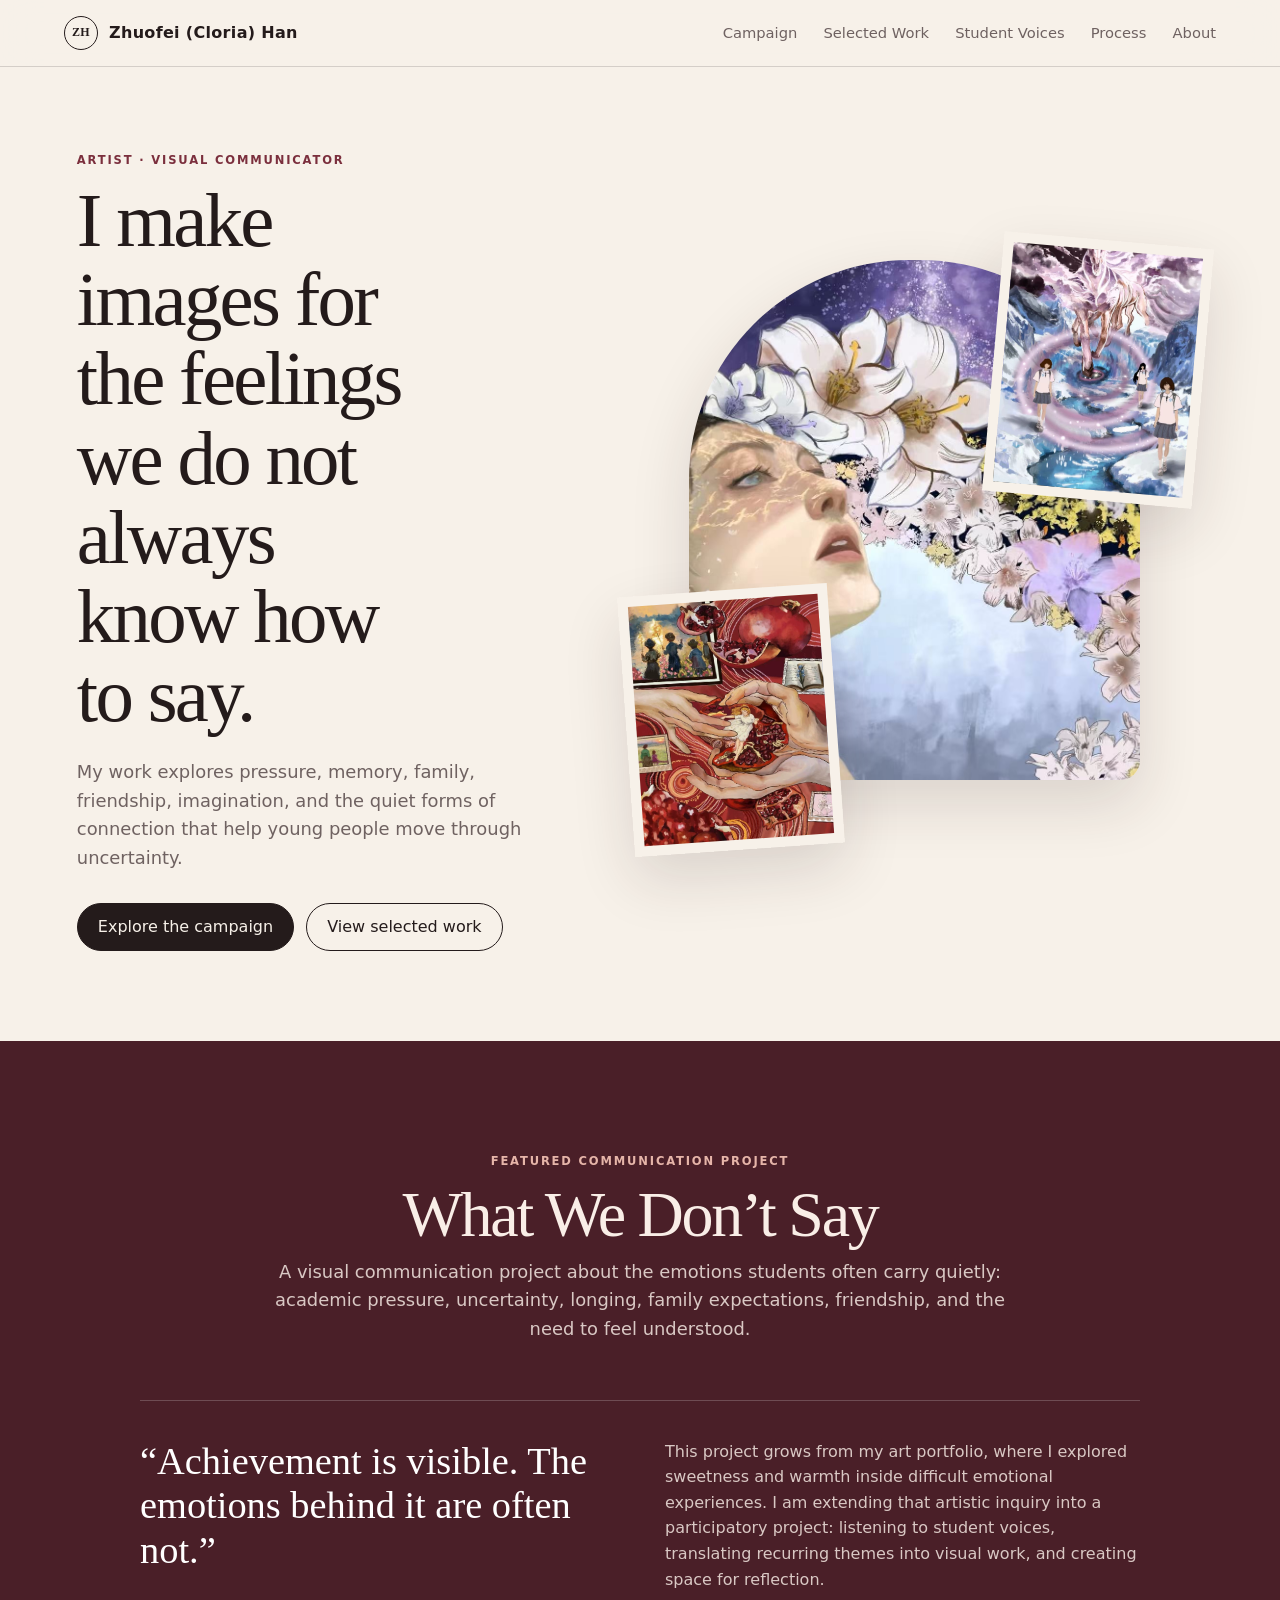
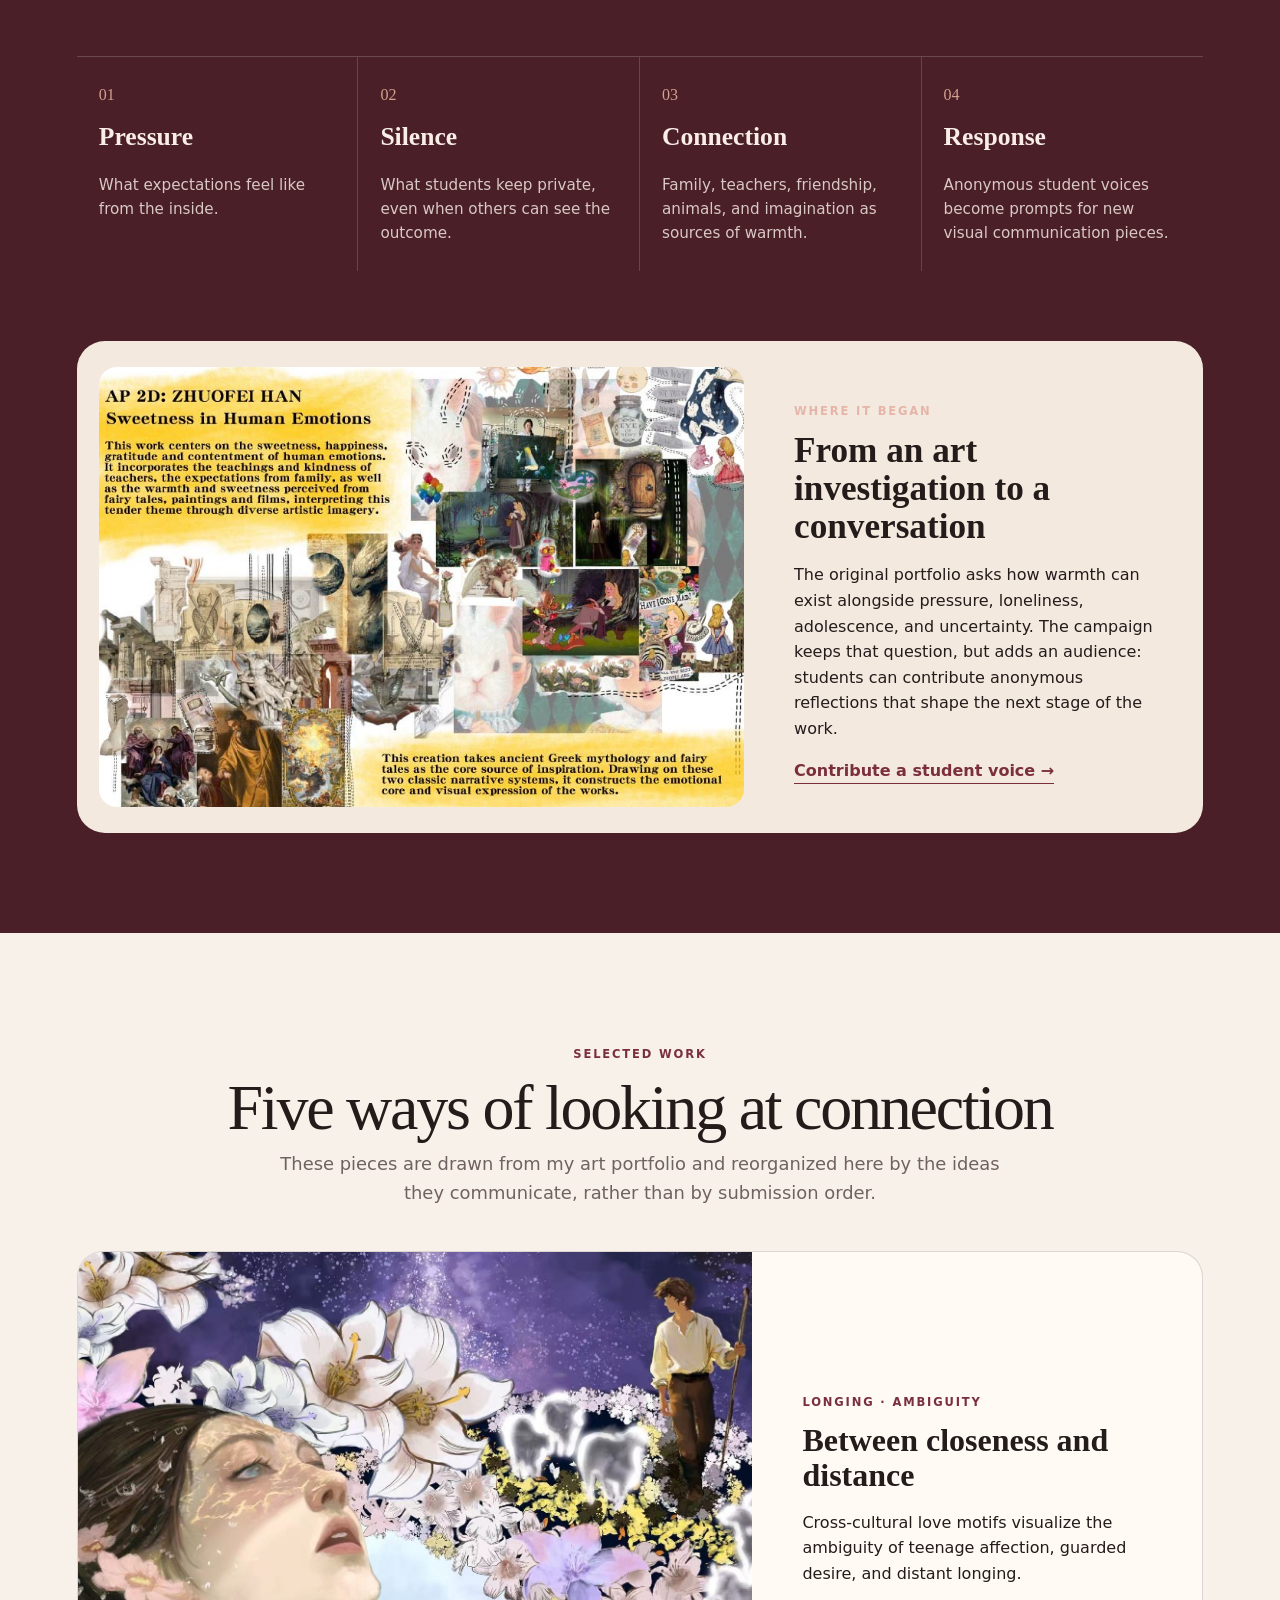
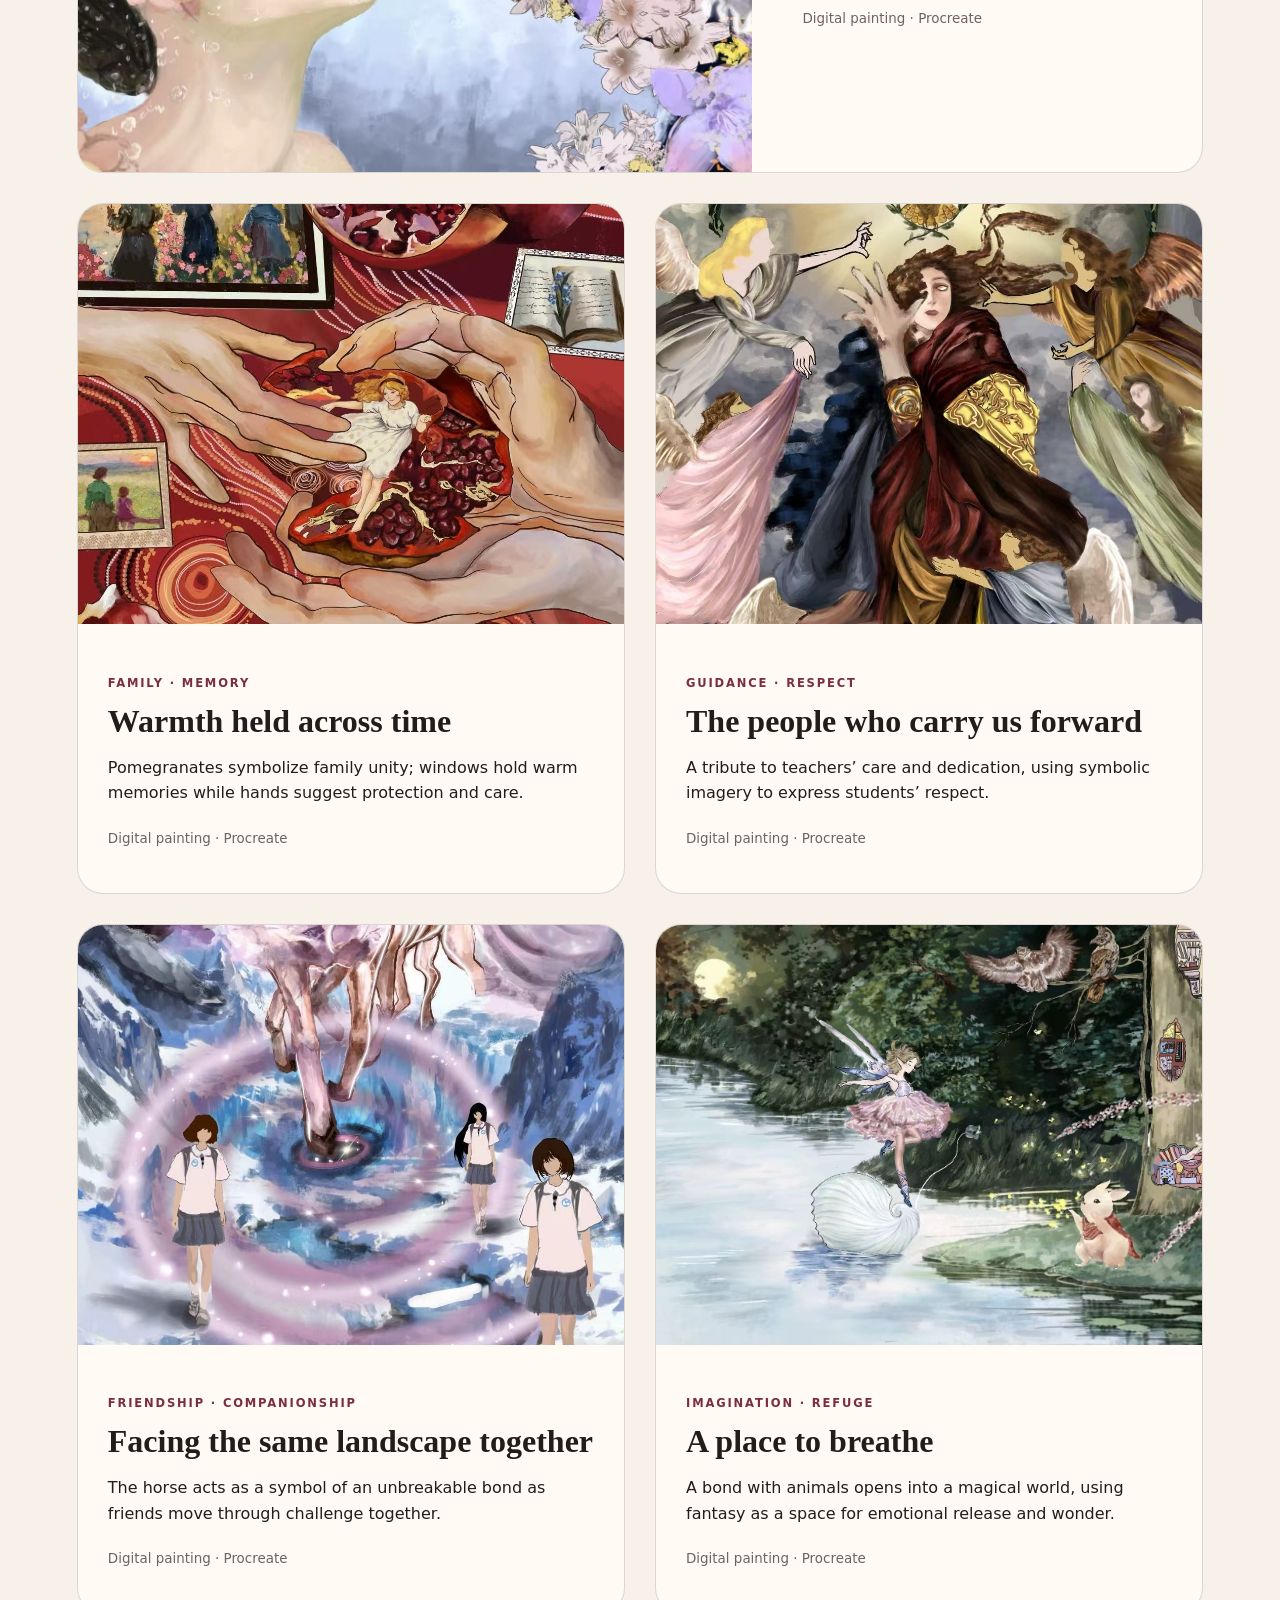
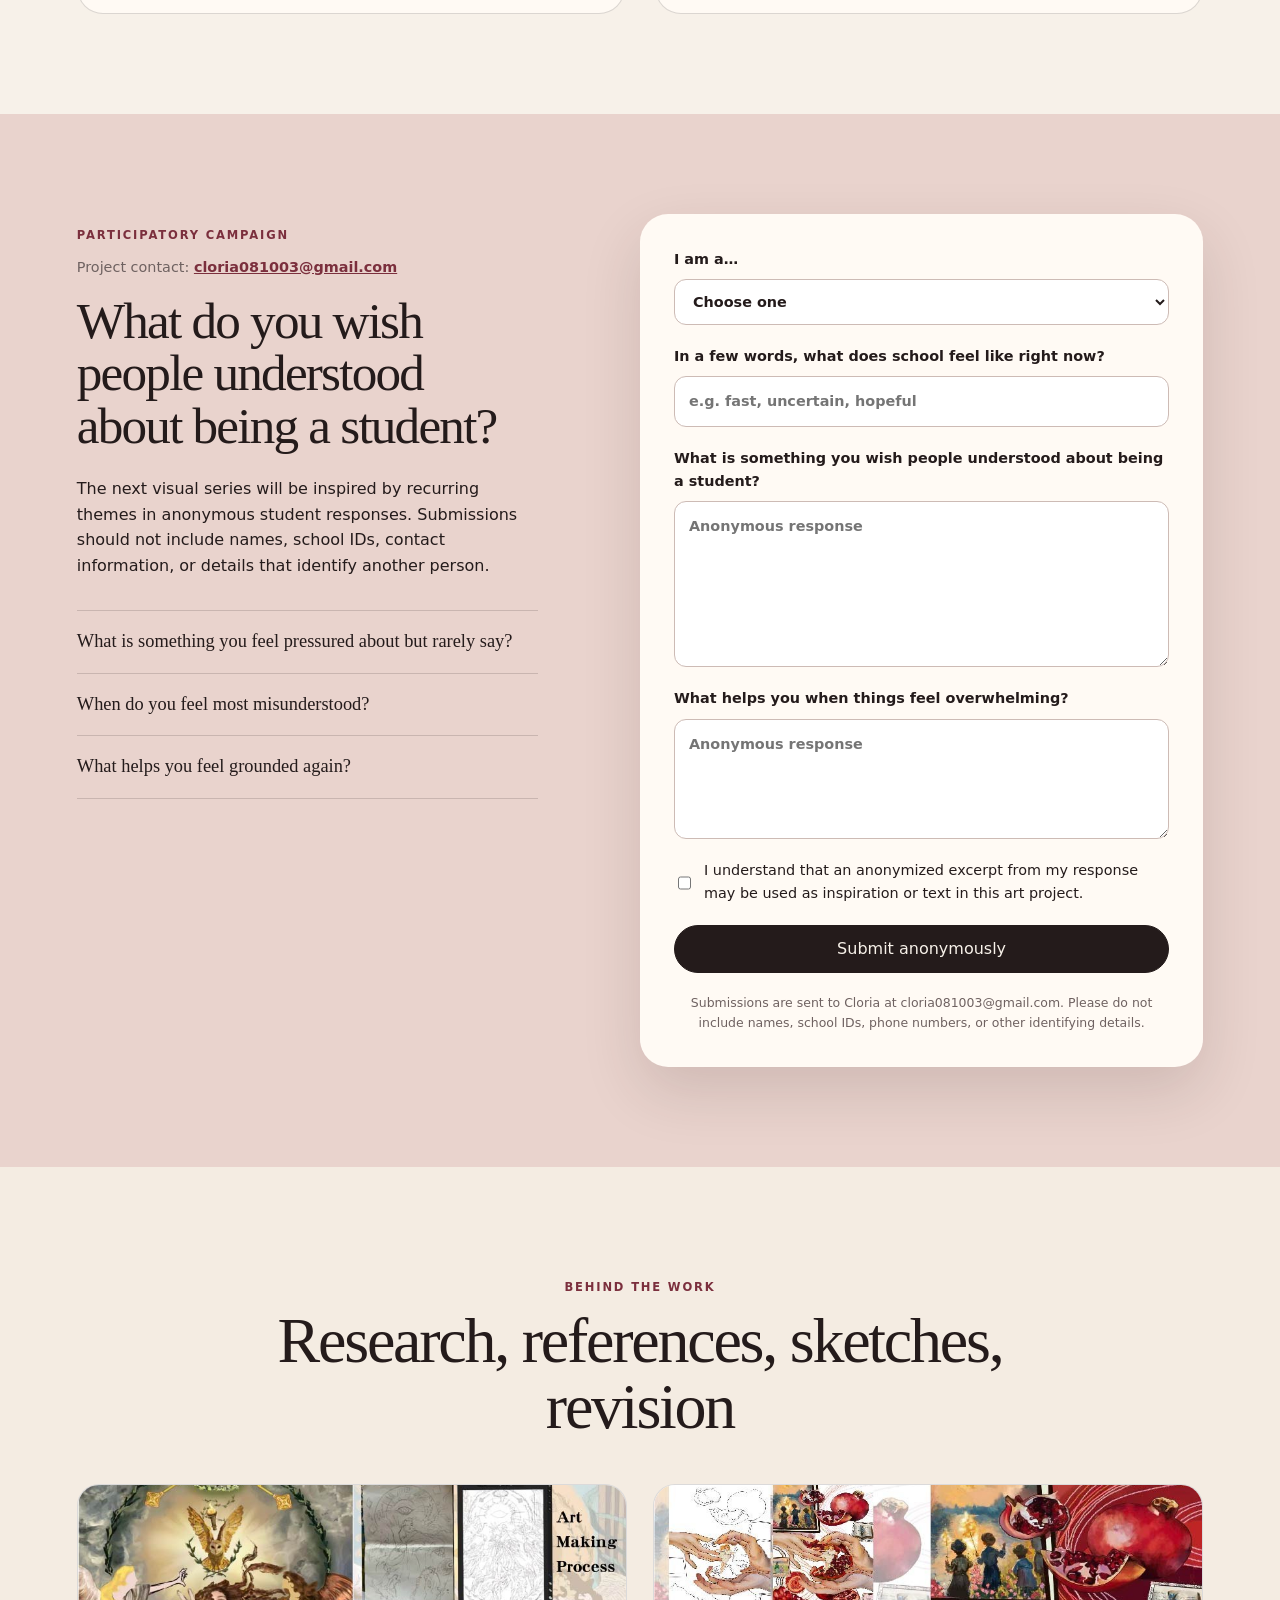
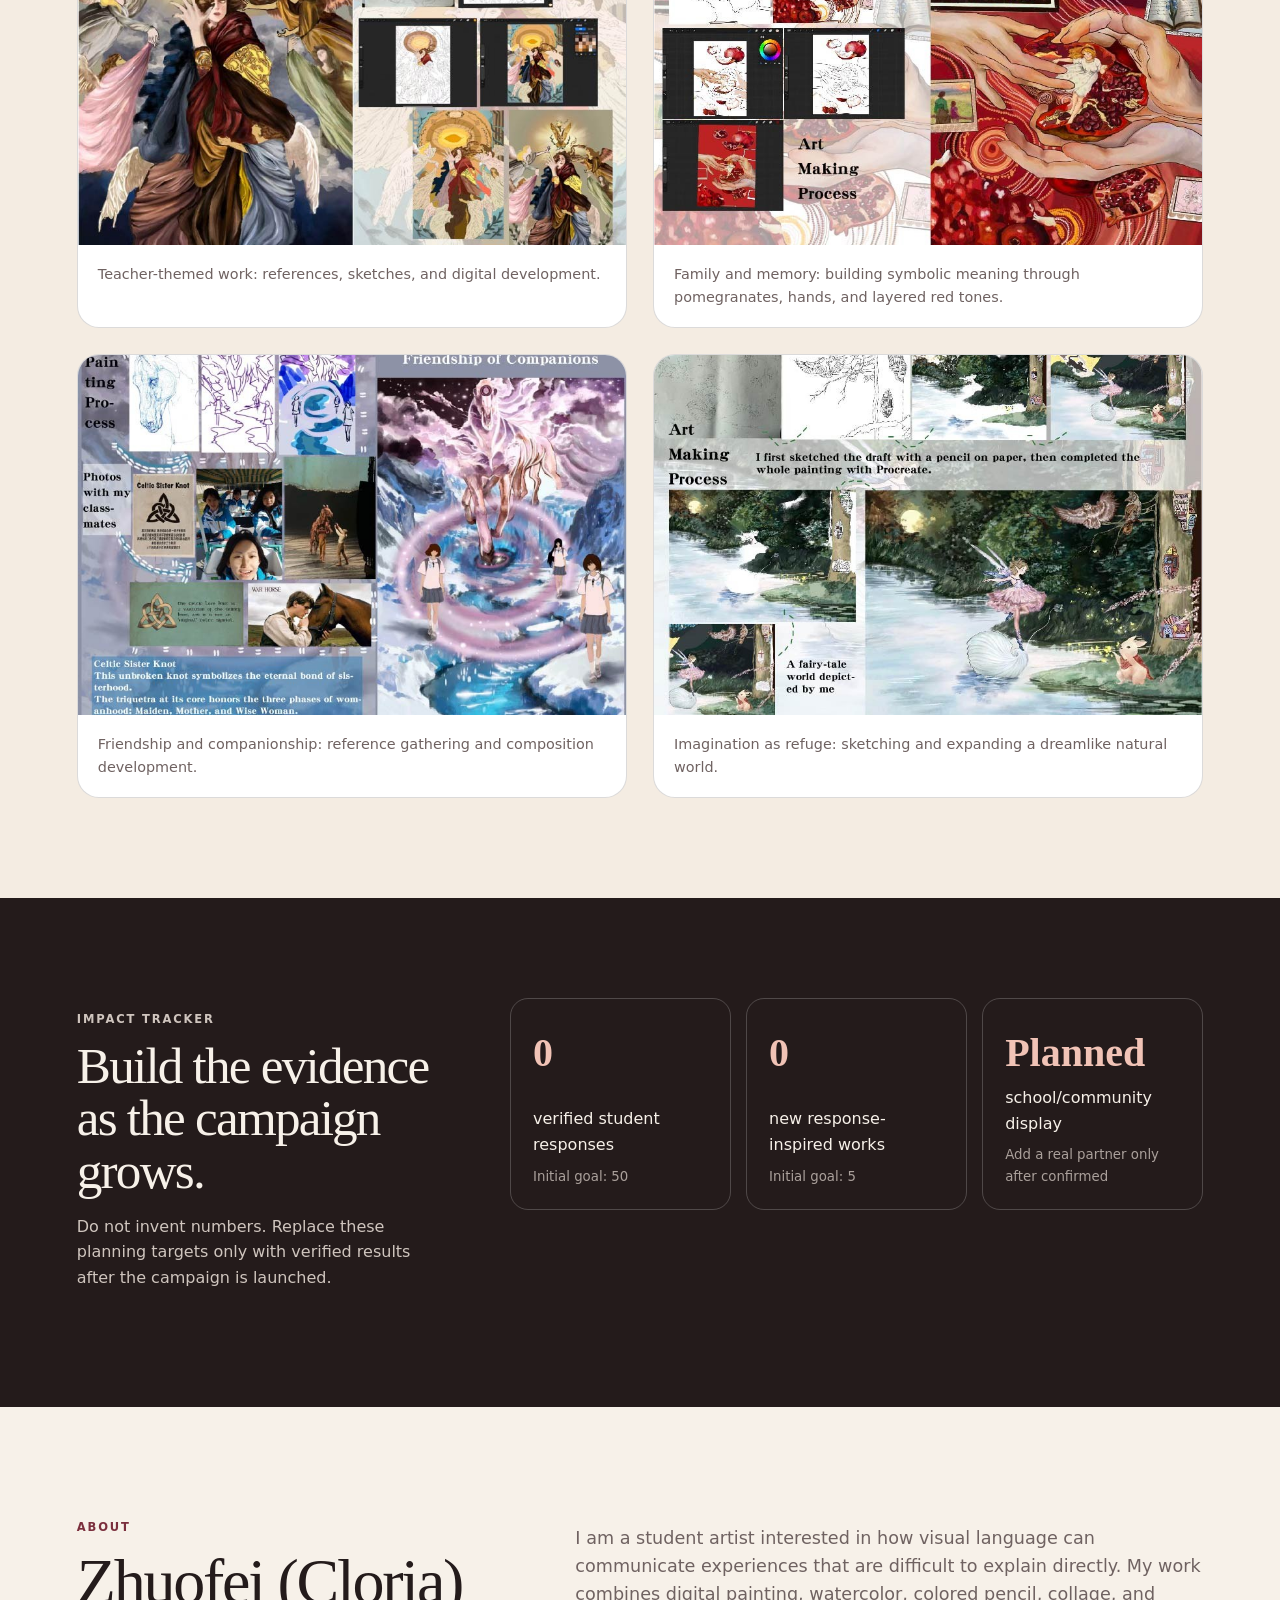
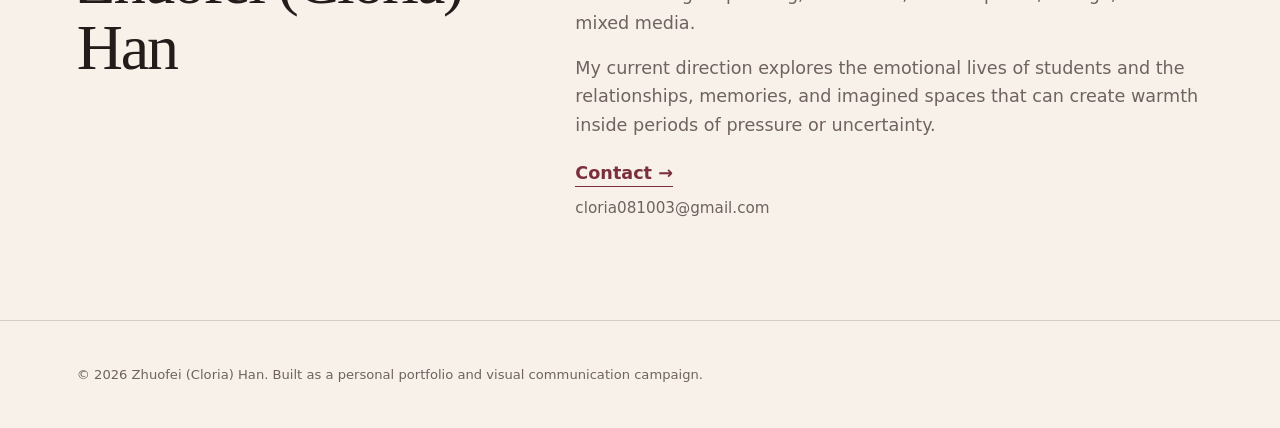
==== index.html @ 713d0581 "Add files via upload" ====
<!doctype html>
<html lang="en">
<head>
  <meta charset="utf-8">
  <meta name="viewport" content="width=device-width, initial-scale=1">
  <meta name="description" content="Zhuofei (Cloria) Han — artist and visual communicator exploring emotion, pressure, memory, and connection.">
  <title>Zhuofei (Cloria) Han | Art & Visual Communication</title>
  <link rel="stylesheet" href="styles.css">
</head>
<body>
  <a class="skip-link" href="#main">Skip to content</a>

  <header class="site-header">
    <a class="brand" href="#top" aria-label="Zhuofei (Cloria) Han home">
      <span class="brand-mark">ZH</span>
      <span>Zhuofei (Cloria) Han</span>
    </a>
    <button class="menu-btn" aria-expanded="false" aria-controls="site-nav">Menu</button>
    <nav id="site-nav" class="site-nav" aria-label="Primary">
      <a href="#campaign">Campaign</a>
      <a href="#work">Selected Work</a>
      <a href="#voices">Student Voices</a>
      <a href="#process">Process</a>
      <a href="#about">About</a>
    </nav>
  </header>

  <main id="main">
    <section id="top" class="hero">
      <div class="hero-copy">
        <p class="eyebrow">Artist · Visual Communicator</p>
        <h1>I make images for the feelings we do not always know how to say.</h1>
        <p class="lede">
          My work explores pressure, memory, family, friendship, imagination, and the quiet forms of connection that help young people move through uncertainty.
        </p>
        <div class="hero-actions">
          <a class="button primary" href="#campaign">Explore the campaign</a>
          <a class="button ghost" href="#work">View selected work</a>
        </div>
      </div>
      <div class="hero-art" aria-label="Selected artwork preview">
        <img class="hero-main" src="assets/work-1.jpg" alt="Digital artwork combining a portrait, flowers, water, and a distant figure.">
        <img class="hero-float one" src="assets/work-2.jpg" alt="Red-toned digital artwork centered on pomegranates and hands.">
        <img class="hero-float two" src="assets/work-4.jpg" alt="Fantasy artwork about friendship and companionship.">
      </div>
    </section>

    <section id="campaign" class="campaign-section">
      <div class="section-head">
        <p class="eyebrow">Featured communication project</p>
        <h2>What We Don’t Say</h2>
        <p class="section-intro">
          A visual communication project about the emotions students often carry quietly: academic pressure, uncertainty, longing, family expectations, friendship, and the need to feel understood.
        </p>
      </div>

      <div class="campaign-manifesto">
        <blockquote>
          “Achievement is visible. The emotions behind it are often not.”
        </blockquote>
        <p>
          This project grows from my art portfolio, where I explored sweetness and warmth inside difficult emotional experiences. I am extending that artistic inquiry into a participatory project: listening to student voices, translating recurring themes into visual work, and creating space for reflection.
        </p>
      </div>

      <div class="story-arc" aria-label="Campaign structure">
        <article>
          <span>01</span>
          <h3>Pressure</h3>
          <p>What expectations feel like from the inside.</p>
        </article>
        <article>
          <span>02</span>
          <h3>Silence</h3>
          <p>What students keep private, even when others can see the outcome.</p>
        </article>
        <article>
          <span>03</span>
          <h3>Connection</h3>
          <p>Family, teachers, friendship, animals, and imagination as sources of warmth.</p>
        </article>
        <article>
          <span>04</span>
          <h3>Response</h3>
          <p>Anonymous student voices become prompts for new visual communication pieces.</p>
        </article>
      </div>

      <div class="campaign-visual">
        <img src="assets/process-overview.jpg" alt="Art portfolio inspiration collage about sweetness in human emotions.">
        <div>
          <p class="kicker">Where it began</p>
          <h3>From an art investigation to a conversation</h3>
          <p>
            The original portfolio asks how warmth can exist alongside pressure, loneliness, adolescence, and uncertainty. The campaign keeps that question, but adds an audience: students can contribute anonymous reflections that shape the next stage of the work.
          </p>
          <a class="text-link" href="#voices">Contribute a student voice →</a>
        </div>
      </div>
    </section>

    <section id="work" class="work-section">
      <div class="section-head compact">
        <p class="eyebrow">Selected work</p>
        <h2>Five ways of looking at connection</h2>
        <p class="section-intro">
          These pieces are drawn from my art portfolio and reorganized here by the ideas they communicate, rather than by submission order.
        </p>
      </div>

      <div class="gallery">
        <article class="work-card featured">
          <button class="art-button" data-image="assets/work-1.jpg" data-alt="Digital artwork combining a portrait, flowers, water, and a distant figure.">
            <img src="assets/work-1.jpg" alt="Digital artwork combining a portrait, flowers, water, and a distant figure.">
          </button>
          <div class="work-copy">
            <p class="work-tag">Longing · Ambiguity</p>
            <h3>Between closeness and distance</h3>
            <p>Cross-cultural love motifs visualize the ambiguity of teenage affection, guarded desire, and distant longing.</p>
            <p class="medium">Digital painting · Procreate</p>
          </div>
        </article>

        <article class="work-card">
          <button class="art-button" data-image="assets/work-2.jpg" data-alt="Red-toned digital artwork centered on pomegranates and hands.">
            <img src="assets/work-2.jpg" alt="Red-toned digital artwork centered on pomegranates and hands.">
          </button>
          <div class="work-copy">
            <p class="work-tag">Family · Memory</p>
            <h3>Warmth held across time</h3>
            <p>Pomegranates symbolize family unity; windows hold warm memories while hands suggest protection and care.</p>
            <p class="medium">Digital painting · Procreate</p>
          </div>
        </article>

        <article class="work-card">
          <button class="art-button" data-image="assets/work-3.jpg" data-alt="Digital artwork showing a central teacher figure surrounded by symbolic figures.">
            <img src="assets/work-3.jpg" alt="Digital artwork showing a central teacher figure surrounded by symbolic figures.">
          </button>
          <div class="work-copy">
            <p class="work-tag">Guidance · Respect</p>
            <h3>The people who carry us forward</h3>
            <p>A tribute to teachers’ care and dedication, using symbolic imagery to express students’ respect.</p>
            <p class="medium">Digital painting · Procreate</p>
          </div>
        </article>

        <article class="work-card">
          <button class="art-button" data-image="assets/work-4.jpg" data-alt="Fantasy artwork showing students and a horse in a luminous landscape.">
            <img src="assets/work-4.jpg" alt="Fantasy artwork showing students and a horse in a luminous landscape.">
          </button>
          <div class="work-copy">
            <p class="work-tag">Friendship · Companionship</p>
            <h3>Facing the same landscape together</h3>
            <p>The horse acts as a symbol of an unbreakable bond as friends move through challenge together.</p>
            <p class="medium">Digital painting · Procreate</p>
          </div>
        </article>

        <article class="work-card">
          <button class="art-button" data-image="assets/work-5.jpg" data-alt="Fantasy forest artwork with a girl, animals, water, and moonlight.">
            <img src="assets/work-5.jpg" alt="Fantasy forest artwork with a girl, animals, water, and moonlight.">
          </button>
          <div class="work-copy">
            <p class="work-tag">Imagination · Refuge</p>
            <h3>A place to breathe</h3>
            <p>A bond with animals opens into a magical world, using fantasy as a space for emotional release and wonder.</p>
            <p class="medium">Digital painting · Procreate</p>
          </div>
        </article>
      </div>
    </section>

    <section id="voices" class="voices-section">
      <div class="voices-copy">
        <p class="eyebrow">Participatory campaign</p>
        <p class="submission-contact">Project contact: <a href="mailto:cloria081003@gmail.com">cloria081003@gmail.com</a></p>
        <h2>What do you wish people understood about being a student?</h2>
        <p>
          The next visual series will be inspired by recurring themes in anonymous student responses. Submissions should not include names, school IDs, contact information, or details that identify another person.
        </p>
        <div class="prompt-list">
          <p>What is something you feel pressured about but rarely say?</p>
          <p>When do you feel most misunderstood?</p>
          <p>What helps you feel grounded again?</p>
        </div>
      </div>

      <form class="voice-form" action="https://formsubmit.co/cloria081003@gmail.com" method="POST">
        <input type="hidden" name="_subject" value="New submission: What We Don’t Say">
        <input type="hidden" name="_template" value="table">
        <input type="hidden" name="_captcha" value="true">

        <label>
          I am a…
          <select name="role" required>
            <option value="">Choose one</option>
            <option>Middle school student</option>
            <option>High school student</option>
            <option>University student</option>
            <option>Other / prefer not to say</option>
          </select>
        </label>

        <label>
          In a few words, what does school feel like right now?
          <input type="text" name="three-words" maxlength="120" placeholder="e.g. fast, uncertain, hopeful">
        </label>

        <label>
          What is something you wish people understood about being a student?
          <textarea name="wish-people-understood" rows="6" maxlength="1200" required placeholder="Anonymous response"></textarea>
        </label>

        <label>
          What helps you when things feel overwhelming?
          <textarea name="what-helps" rows="4" maxlength="800" placeholder="Anonymous response"></textarea>
        </label>

        <label class="consent">
          <input type="checkbox" name="consent" required>
          <span>I understand that an anonymized excerpt from my response may be used as inspiration or text in this art project.</span>
        </label>

        <button class="button primary full" type="submit">Submit anonymously</button>
        <p class="form-note">Submissions are sent to Cloria at cloria081003@gmail.com. Please do not include names, school IDs, phone numbers, or other identifying details.</p>
      </form>
    </section>

    <section id="process" class="process-section">
      <div class="section-head compact">
        <p class="eyebrow">Behind the work</p>
        <h2>Research, references, sketches, revision</h2>
      </div>
      <div class="process-grid">
        <figure>
          <img src="assets/process-teacher.jpg" alt="Art-making process sheet for the teacher-themed digital painting.">
          <figcaption>Teacher-themed work: references, sketches, and digital development.</figcaption>
        </figure>
        <figure>
          <img src="assets/process-pomegranate.jpg" alt="Art-making process sheet for the pomegranate family piece.">
          <figcaption>Family and memory: building symbolic meaning through pomegranates, hands, and layered red tones.</figcaption>
        </figure>
        <figure>
          <img src="assets/process-friendship.jpg" alt="Art-making process sheet for the friendship-themed digital artwork.">
          <figcaption>Friendship and companionship: reference gathering and composition development.</figcaption>
        </figure>
        <figure>
          <img src="assets/process-fantasy.jpg" alt="Art-making process sheet for a fantasy forest artwork.">
          <figcaption>Imagination as refuge: sketching and expanding a dreamlike natural world.</figcaption>
        </figure>
      </div>
    </section>

    <section class="impact-section">
      <div>
        <p class="eyebrow">Impact tracker</p>
        <h2>Build the evidence as the campaign grows.</h2>
        <p>
          Do not invent numbers. Replace these planning targets only with verified results after the campaign is launched.
        </p>
      </div>
      <div class="impact-grid">
        <article>
          <strong>0</strong>
          <span>verified student responses</span>
          <small>Initial goal: 50</small>
        </article>
        <article>
          <strong>0</strong>
          <span>new response-inspired works</span>
          <small>Initial goal: 5</small>
        </article>
        <article>
          <strong>Planned</strong>
          <span>school/community display</span>
          <small>Add a real partner only after confirmed</small>
        </article>
      </div>
    </section>

    <section id="about" class="about-section">
      <div>
        <p class="eyebrow">About</p>
        <h2>Zhuofei (Cloria) Han</h2>
      </div>
      <div class="about-copy">
        <p>
          I am a student artist interested in how visual language can communicate experiences that are difficult to explain directly. My work combines digital painting, watercolor, colored pencil, collage, and mixed media.
        </p>
        <p>
          My current direction explores the emotional lives of students and the relationships, memories, and imagined spaces that can create warmth inside periods of pressure or uncertainty.
        </p>
        <div class="contact-block">
          <a class="text-link" href="mailto:cloria081003@gmail.com">Contact →</a>
          <p class="contact-email">cloria081003@gmail.com</p>
        </div>
      </div>
    </section>
  </main>

  <footer>
    <p>© 2026 Zhuofei (Cloria) Han. Built as a personal portfolio and visual communication campaign.</p>
  </footer>

  <dialog class="lightbox" aria-label="Artwork preview">
    <button class="lightbox-close" aria-label="Close artwork preview">×</button>
    <img src="" alt="">
  </dialog>

  <script src="script.js"></script>
</body>
</html>
---- styles.css ----
:root{
  --paper:#f7f1e9;
  --paper-2:#eee4d8;
  --ink:#241b1b;
  --muted:#6f6261;
  --wine:#7b2f3d;
  --wine-dark:#4a1f28;
  --rose:#d9a8a5;
  --gold:#b5925d;
  --line:rgba(36,27,27,.16);
  --shadow:0 24px 60px rgba(49,29,31,.14);
}
*{box-sizing:border-box}
html{scroll-behavior:smooth}
body{
  margin:0;
  background:var(--paper);
  color:var(--ink);
  font-family:Inter, ui-sans-serif, system-ui, -apple-system, BlinkMacSystemFont, "Segoe UI", sans-serif;
  line-height:1.6;
}
img{display:block;max-width:100%}
a{color:inherit}
button,input,select,textarea{font:inherit}
.skip-link{position:absolute;left:-999px;top:0}
.skip-link:focus{left:16px;top:16px;background:white;padding:10px 14px;z-index:999}
.site-header{
  position:sticky;top:0;z-index:100;
  display:flex;align-items:center;justify-content:space-between;
  padding:16px clamp(20px,5vw,72px);
  background:rgba(247,241,233,.9);
  backdrop-filter:blur(18px);
  border-bottom:1px solid var(--line);
}
.brand{display:flex;gap:11px;align-items:center;text-decoration:none;font-weight:700;letter-spacing:.02em}
.brand-mark{
  display:grid;place-items:center;width:34px;height:34px;border:1px solid var(--ink);border-radius:50%;
  font-family:Georgia,serif;font-size:12px;
}
.site-nav{display:flex;gap:26px}
.site-nav a{text-decoration:none;font-size:.92rem;color:var(--muted)}
.site-nav a:hover{color:var(--wine)}
.menu-btn{display:none;background:none;border:1px solid var(--line);border-radius:999px;padding:8px 14px}
main{overflow:hidden}
.hero{
  min-height:86vh;
  display:grid;grid-template-columns:minmax(0,.9fr) minmax(0,1.1fr);
  gap:6vw;align-items:center;
  padding:72px clamp(20px,6vw,92px) 90px;
}
.eyebrow,.kicker,.work-tag{
  text-transform:uppercase;letter-spacing:.16em;font-size:.72rem;font-weight:800;color:var(--wine);
}
.hero h1,.section-head h2,.voices-section h2,.impact-section h2,.about-section h2{
  font-family:Georgia,"Times New Roman",serif;
  font-weight:500;line-height:1.03;
  letter-spacing:-.035em;
}
.hero h1{font-size:clamp(3rem,6vw,6.6rem);margin:.16em 0 .3em;max-width:9ch}
.lede{font-size:clamp(1.03rem,1.4vw,1.26rem);color:var(--muted);max-width:620px}
.hero-actions{display:flex;gap:12px;flex-wrap:wrap;margin-top:30px}
.button{
  display:inline-flex;align-items:center;justify-content:center;
  min-height:48px;padding:0 20px;border-radius:999px;text-decoration:none;border:1px solid var(--ink);
  cursor:pointer;transition:.2s ease;
}
.button.primary{background:var(--ink);color:var(--paper)}
.button.primary:hover{background:var(--wine-dark);transform:translateY(-1px)}
.button.ghost:hover{background:var(--paper-2)}
.button.full{width:100%}
.hero-art{position:relative;min-height:610px}
.hero-main{
  width:min(78%,720px);height:520px;object-fit:cover;margin:20px auto 0;
  border-radius:220px 220px 20px 20px;box-shadow:var(--shadow);
}
.hero-float{position:absolute;width:210px;height:260px;object-fit:cover;border:10px solid var(--paper);box-shadow:var(--shadow)}
.hero-float.one{left:0;bottom:0;transform:rotate(-4deg)}
.hero-float.two{right:0;top:0;transform:rotate(5deg)}
section{padding:100px clamp(20px,6vw,92px)}
.section-head{max-width:900px;margin:0 auto 56px;text-align:center}
.section-head.compact{margin-bottom:44px}
.section-head h2{font-size:clamp(2.5rem,5vw,5.5rem);margin:.15em 0}
.section-intro{font-size:1.12rem;color:var(--muted);max-width:760px;margin:0 auto}
.campaign-section{background:var(--wine-dark);color:#f9eee7}
.campaign-section .eyebrow,.campaign-section .kicker{color:#e6b5a9}
.campaign-section .section-intro{color:#d9c8c4}
.campaign-manifesto{
  max-width:1000px;margin:0 auto 64px;
  display:grid;grid-template-columns:1fr 1fr;gap:50px;
  border-top:1px solid rgba(255,255,255,.2);padding-top:38px;
}
.campaign-manifesto blockquote{
  font-family:Georgia,serif;font-size:clamp(1.8rem,3vw,3rem);line-height:1.16;margin:0;color:white
}
.campaign-manifesto p{color:#d9c8c4;margin:0}
.story-arc{display:grid;grid-template-columns:repeat(4,1fr);max-width:1180px;margin:0 auto 70px;border-top:1px solid rgba(255,255,255,.18)}
.story-arc article{padding:25px 22px 10px;border-right:1px solid rgba(255,255,255,.16)}
.story-arc article:last-child{border-right:0}
.story-arc span{font-family:Georgia,serif;color:#d3a18f}
.story-arc h3{font-family:Georgia,serif;font-size:1.6rem;margin:.35em 0}
.story-arc p{color:#d9c8c4;font-size:.95rem}
.campaign-visual{
  max-width:1180px;margin:0 auto;display:grid;grid-template-columns:1.25fr .75fr;gap:50px;align-items:center;
  background:#f3e9df;color:var(--ink);padding:22px;border-radius:28px;
}
.campaign-visual img{border-radius:18px;width:100%;height:440px;object-fit:cover}
.campaign-visual > div{padding:28px 28px 28px 0}
.campaign-visual h3{font-family:Georgia,serif;font-size:2.2rem;line-height:1.08;margin:.3em 0}
.text-link{font-weight:700;text-decoration:none;color:var(--wine);border-bottom:1px solid currentColor;padding-bottom:3px}
.work-section{background:var(--paper)}
.gallery{max-width:1180px;margin:0 auto;display:grid;grid-template-columns:repeat(2,1fr);gap:30px}
.work-card{background:#fffaf4;border:1px solid var(--line);border-radius:26px;overflow:hidden}
.work-card.featured{grid-column:span 2;display:grid;grid-template-columns:1.2fr .8fr}
.art-button{padding:0;border:0;background:none;cursor:zoom-in;width:100%}
.art-button img{width:100%;height:420px;object-fit:cover;transition:.35s ease}
.art-button:hover img{transform:scale(1.015)}
.work-card.featured .art-button img{height:100%;min-height:520px}
.work-copy{padding:30px}
.work-card.featured .work-copy{align-self:center;padding:50px}
.work-copy h3{font-family:Georgia,serif;font-size:2rem;line-height:1.1;margin:.35em 0}
.medium{font-size:.84rem;color:var(--muted);margin-top:22px}
.voices-section{
  background:#e9d3cd;
  display:grid;grid-template-columns:.9fr 1.1fr;gap:8vw;align-items:start;
}
.voices-section h2{font-size:clamp(2.4rem,4vw,4.5rem);margin:.2em 0 .45em}
.prompt-list{margin-top:32px;border-top:1px solid var(--line)}
.prompt-list p{padding:16px 0;margin:0;border-bottom:1px solid var(--line);font-family:Georgia,serif;font-size:1.15rem}
.voice-form{
  background:#fffaf4;border-radius:28px;padding:34px;box-shadow:var(--shadow);
  display:grid;gap:20px
}
.voice-form label{display:grid;gap:8px;font-size:.9rem;font-weight:700}
.voice-form input,.voice-form select,.voice-form textarea{
  width:100%;border:1px solid #cdbbb5;border-radius:12px;background:#fff;
  padding:13px 14px;color:var(--ink);outline:none
}
.voice-form input:focus,.voice-form select:focus,.voice-form textarea:focus{border-color:var(--wine);box-shadow:0 0 0 3px rgba(123,47,61,.12)}
.voice-form .consent{display:flex;grid-template-columns:auto 1fr;gap:10px;font-weight:500}
.voice-form .consent input{width:auto;margin-top:5px}
.hidden{position:absolute!important;left:-9999px!important}
.form-note{font-size:.78rem;color:var(--muted);margin:0;text-align:center}
.process-section{background:#f4ece2}
.process-grid{max-width:1180px;margin:0 auto;display:grid;grid-template-columns:repeat(2,1fr);gap:26px}
.process-grid figure{margin:0;background:white;border:1px solid var(--line);border-radius:22px;overflow:hidden}
.process-grid img{width:100%;height:360px;object-fit:cover}
.process-grid figcaption{padding:18px 20px;color:var(--muted);font-size:.9rem}
.impact-section{display:grid;grid-template-columns:.7fr 1.3fr;gap:60px;align-items:start;background:var(--ink);color:var(--paper)}
.impact-section h2{font-size:clamp(2.3rem,4vw,4rem);margin:.2em 0}
.impact-section p{color:#cfc5be}
.impact-grid{display:grid;grid-template-columns:repeat(3,1fr);gap:15px}
.impact-grid article{border:1px solid rgba(255,255,255,.2);border-radius:18px;padding:22px;min-height:180px;display:flex;flex-direction:column}
.impact-grid strong{font-family:Georgia,serif;font-size:2.5rem;color:#f1c3b6}
.impact-grid span{margin-top:auto}
.impact-grid small{color:#aaa09b;margin-top:8px}
.about-section{display:grid;grid-template-columns:.8fr 1.2fr;gap:80px}
.about-section h2{font-size:clamp(3rem,5vw,5rem);margin:.2em 0}
.about-copy{max-width:720px;font-size:1.1rem;color:var(--muted)}
footer{padding:30px clamp(20px,6vw,92px);border-top:1px solid var(--line);color:var(--muted);font-size:.82rem}
.lightbox{
  width:min(94vw,1100px);border:0;background:#160f10;padding:18px;border-radius:18px;
}
.lightbox::backdrop{background:rgba(16,10,11,.82)}
.lightbox img{max-height:82vh;margin:auto;border-radius:10px}
.lightbox-close{position:absolute;right:14px;top:8px;border:0;background:rgba(0,0,0,.5);color:white;width:40px;height:40px;border-radius:50%;font-size:28px;cursor:pointer}
@media (max-width:900px){
  .menu-btn{display:block}
  .site-nav{
    display:none;position:absolute;top:67px;right:20px;left:20px;padding:18px;
    background:var(--paper);border:1px solid var(--line);border-radius:18px;box-shadow:var(--shadow);
    flex-direction:column;gap:8px
  }
  .site-nav.open{display:flex}
  .site-nav a{padding:8px}
  .hero{grid-template-columns:1fr;padding-top:48px}
  .hero h1{max-width:11ch}
  .hero-art{min-height:540px}
  .hero-main{height:450px}
  .campaign-manifesto,.campaign-visual,.voices-section,.impact-section,.about-section{grid-template-columns:1fr}
  .campaign-visual > div{padding:10px}
  .story-arc{grid-template-columns:1fr 1fr}
  .story-arc article:nth-child(2){border-right:0}
  .gallery{grid-template-columns:1fr}
  .work-card.featured{grid-column:auto;display:block}
  .work-card.featured .art-button img{min-height:0;height:420px}
  .impact-grid{grid-template-columns:1fr}
}
@media (max-width:600px){
  section{padding:72px 20px}
  .hero{padding:44px 20px 72px}
  .hero-art{min-height:430px}
  .hero-main{width:86%;height:350px}
  .hero-float{width:130px;height:170px;border-width:6px}
  .story-arc{grid-template-columns:1fr}
  .story-arc article{border-right:0;border-bottom:1px solid rgba(255,255,255,.16)}
  .campaign-visual{padding:12px}
  .campaign-visual img{height:300px}
  .art-button img,.work-card.featured .art-button img{height:320px}
  .process-grid{grid-template-columns:1fr}
  .process-grid img{height:280px}
  .voice-form{padding:22px}
}

.contact-block{margin-top:20px}
.contact-email{margin:.55rem 0 0;font-size:.95rem;color:var(--muted)}
.submission-contact{margin:.2rem 0 1rem;font-size:.9rem;color:var(--muted)}
.submission-contact a{color:var(--wine);font-weight:700}
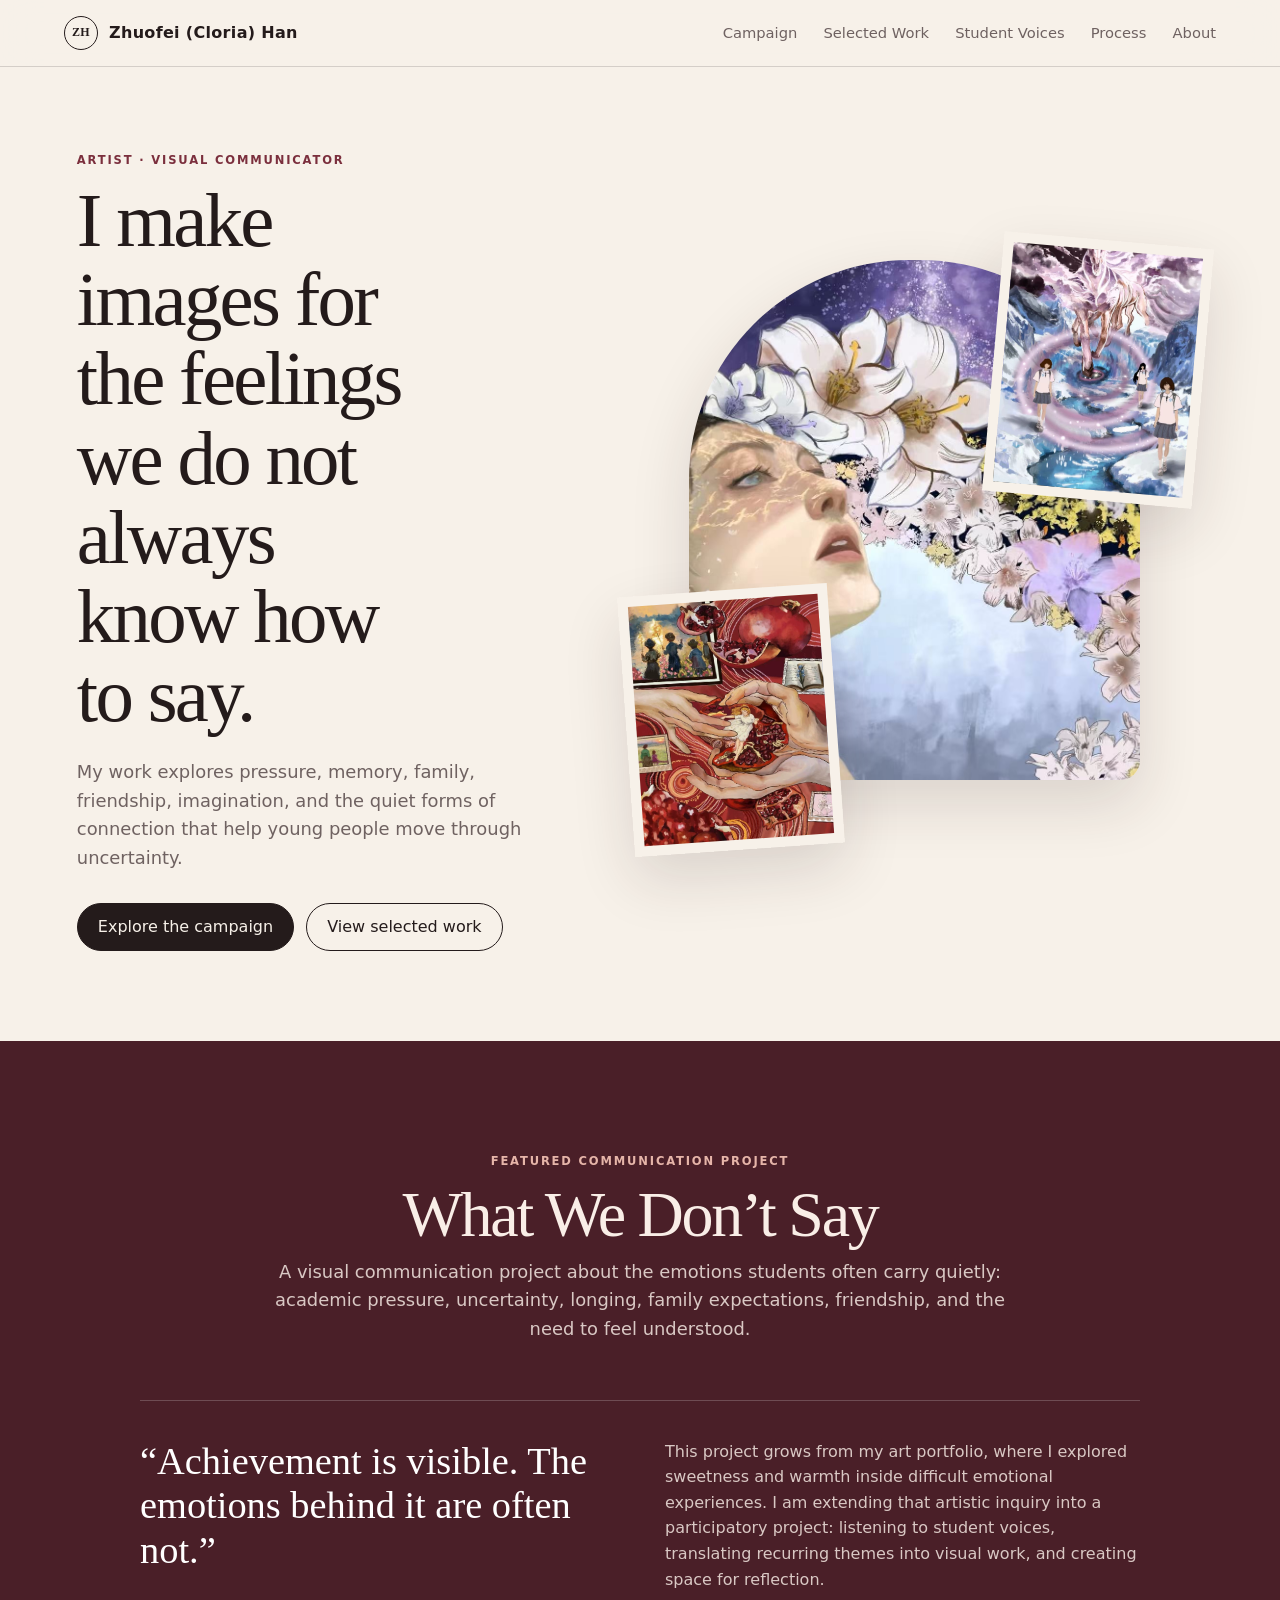
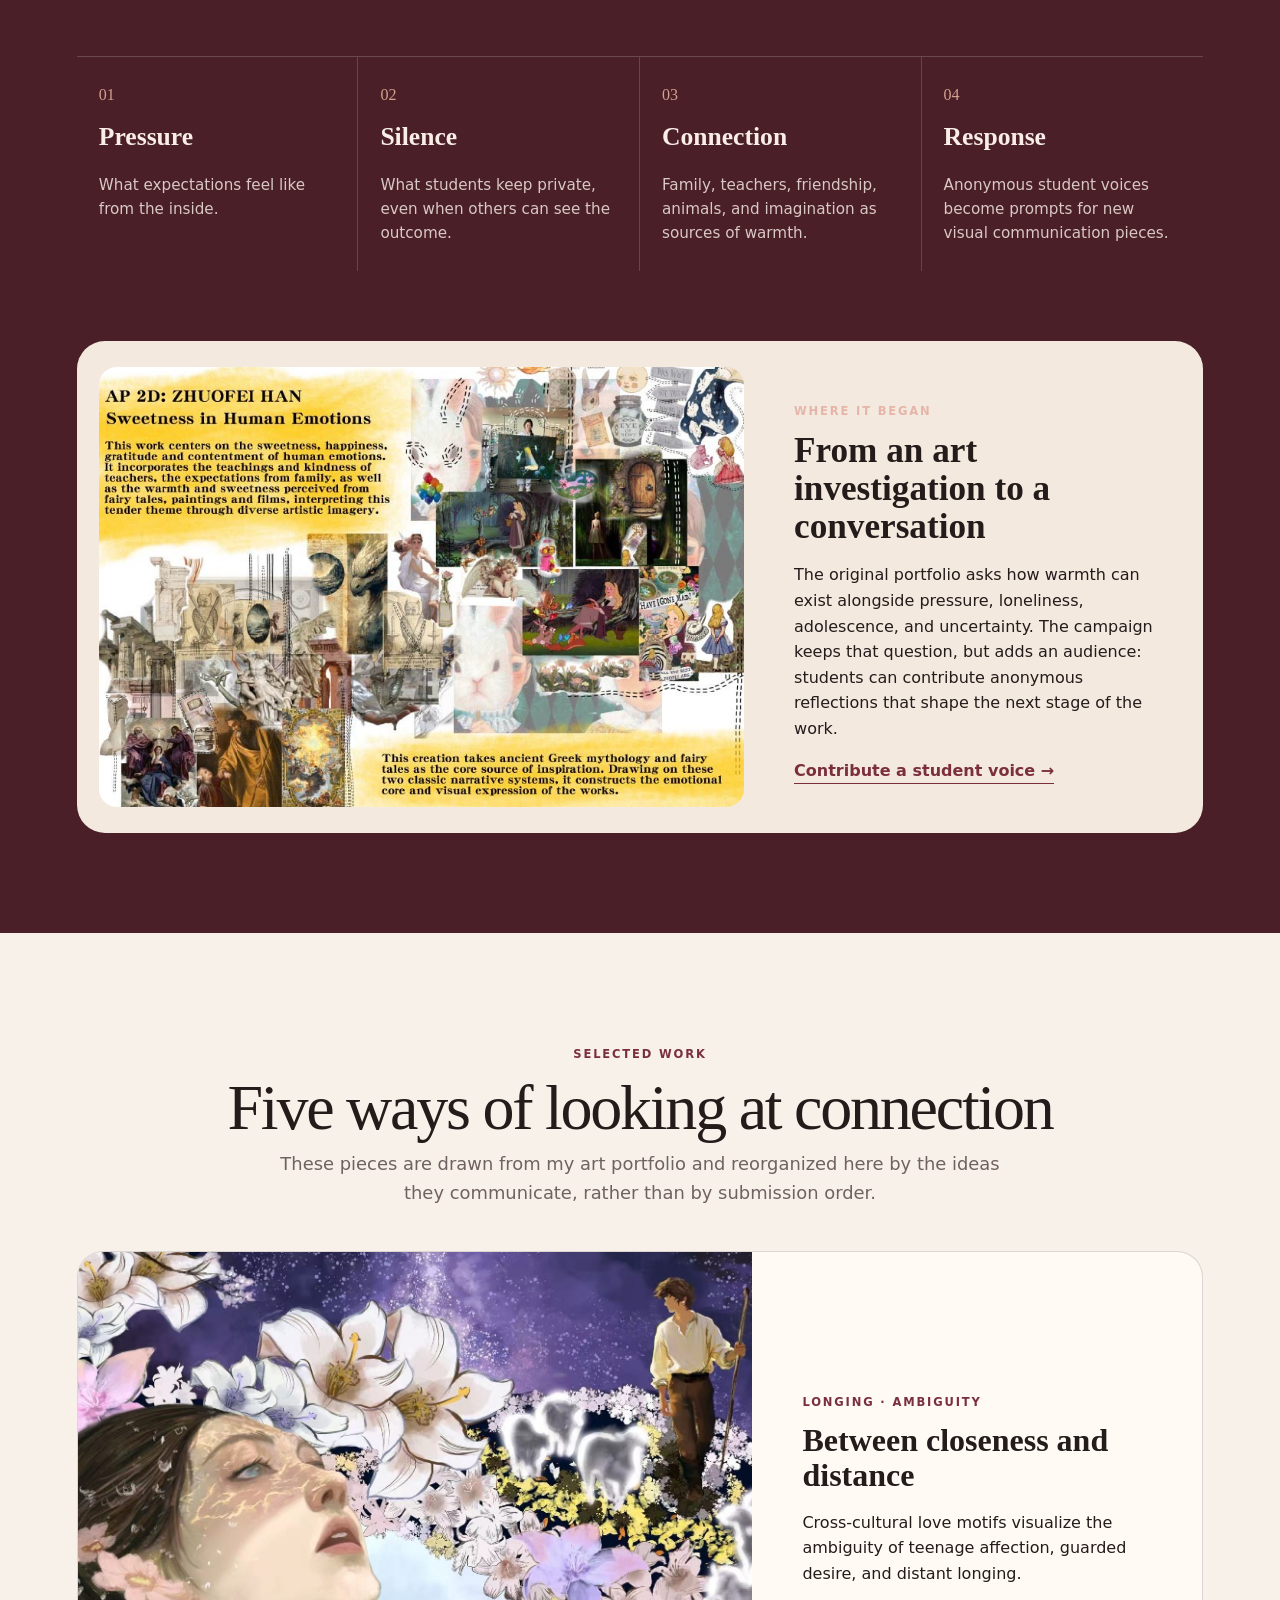
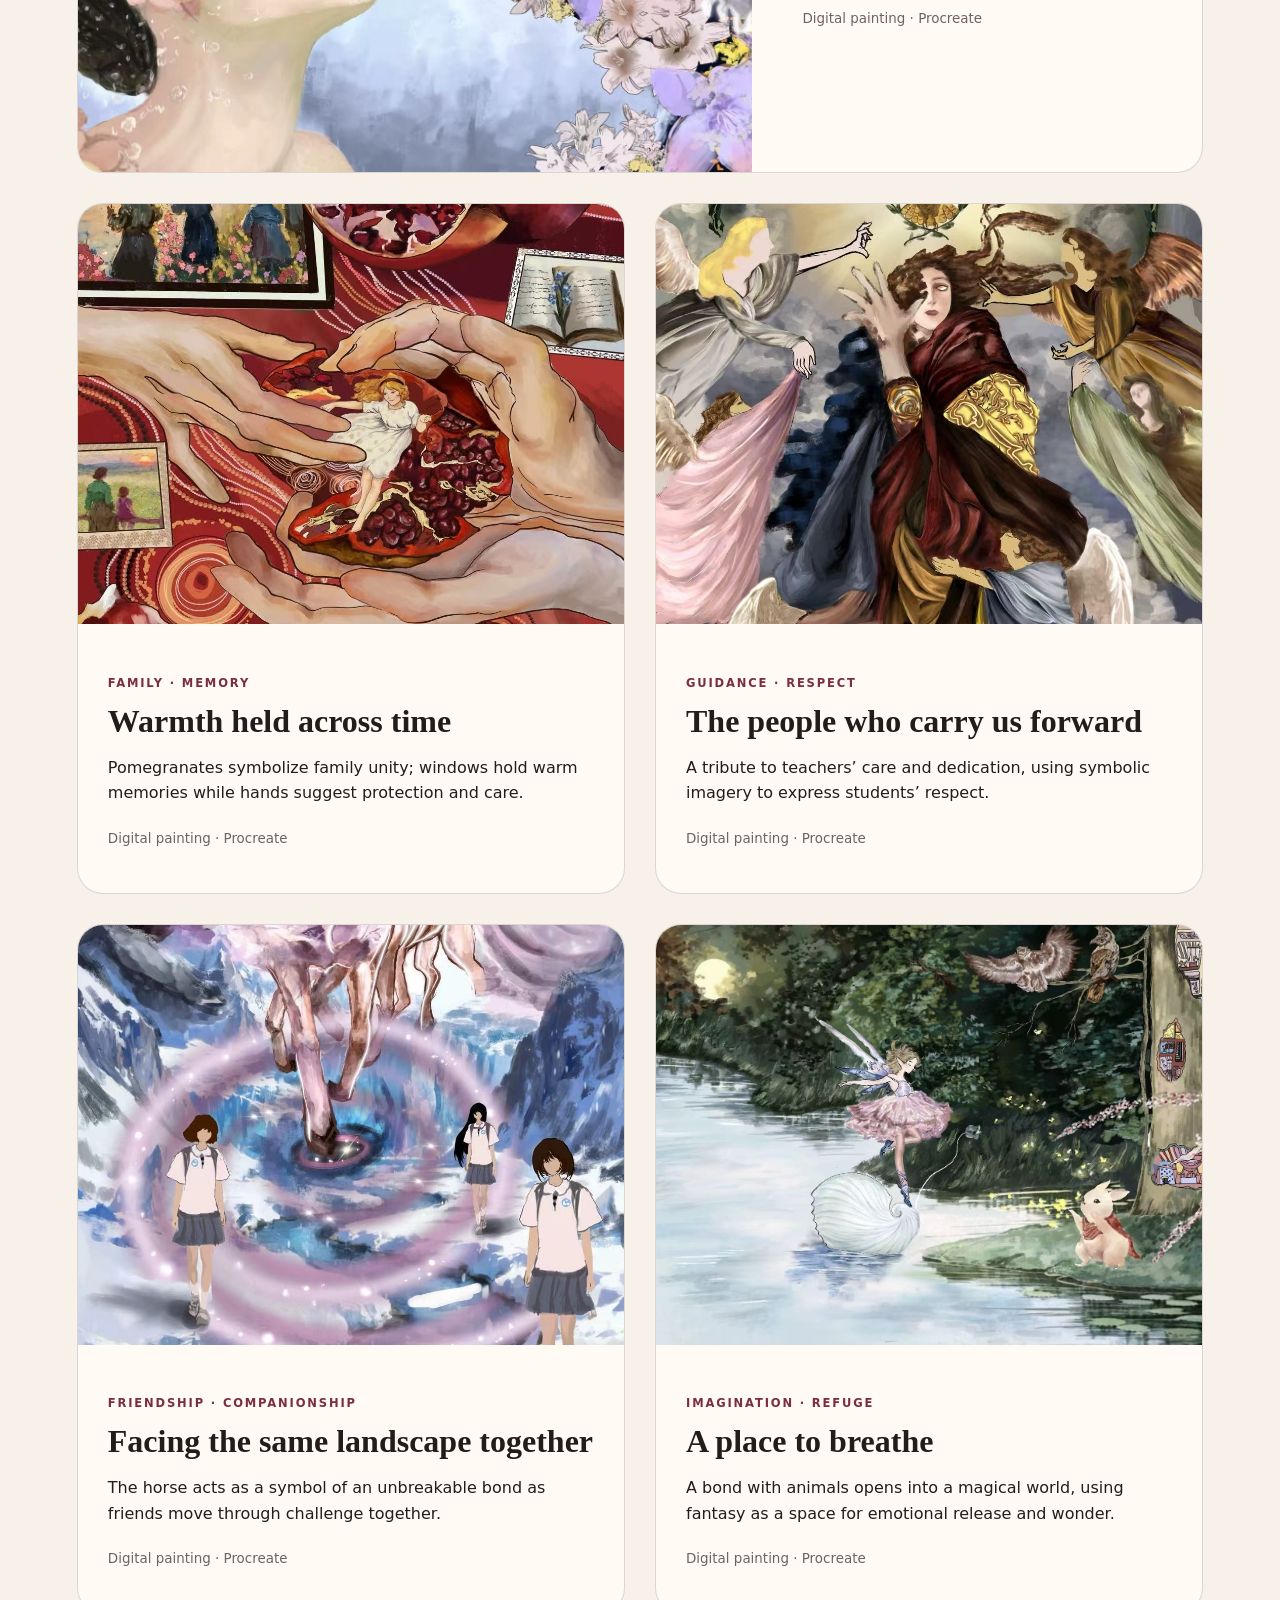
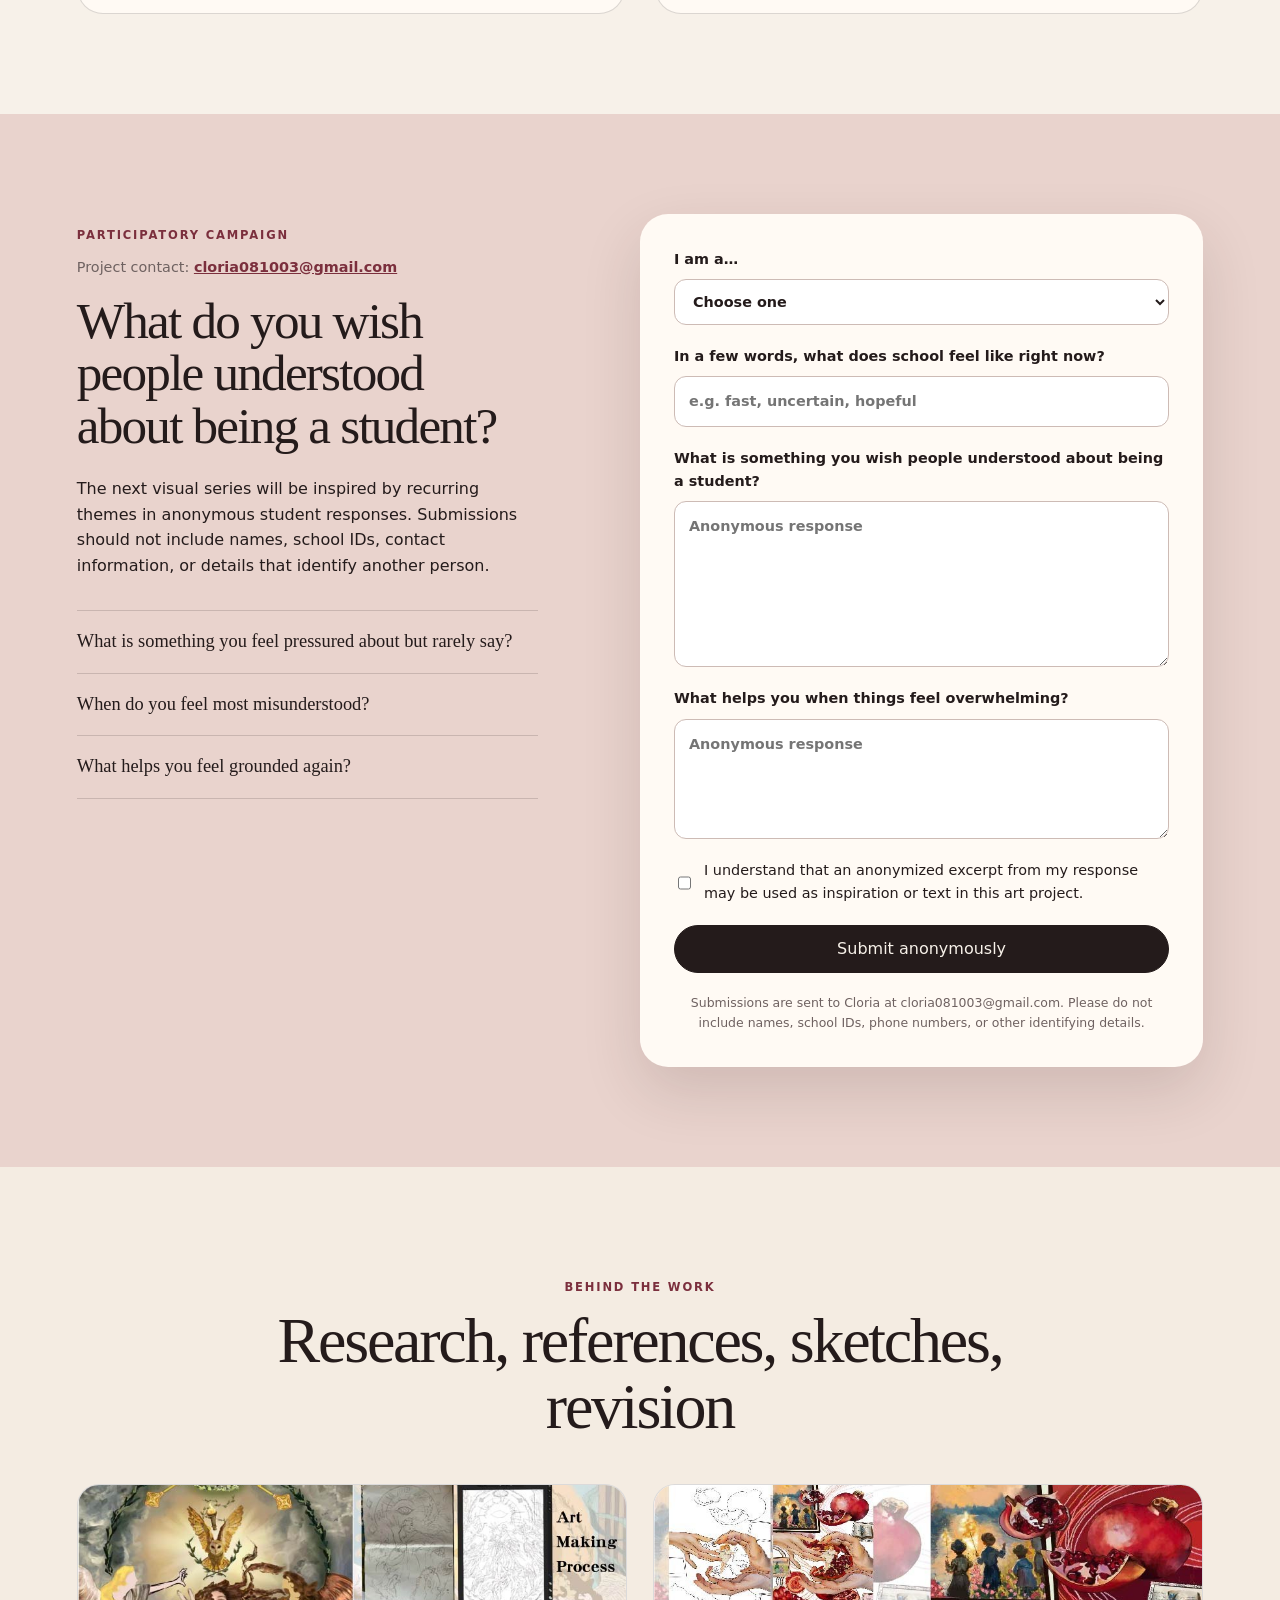
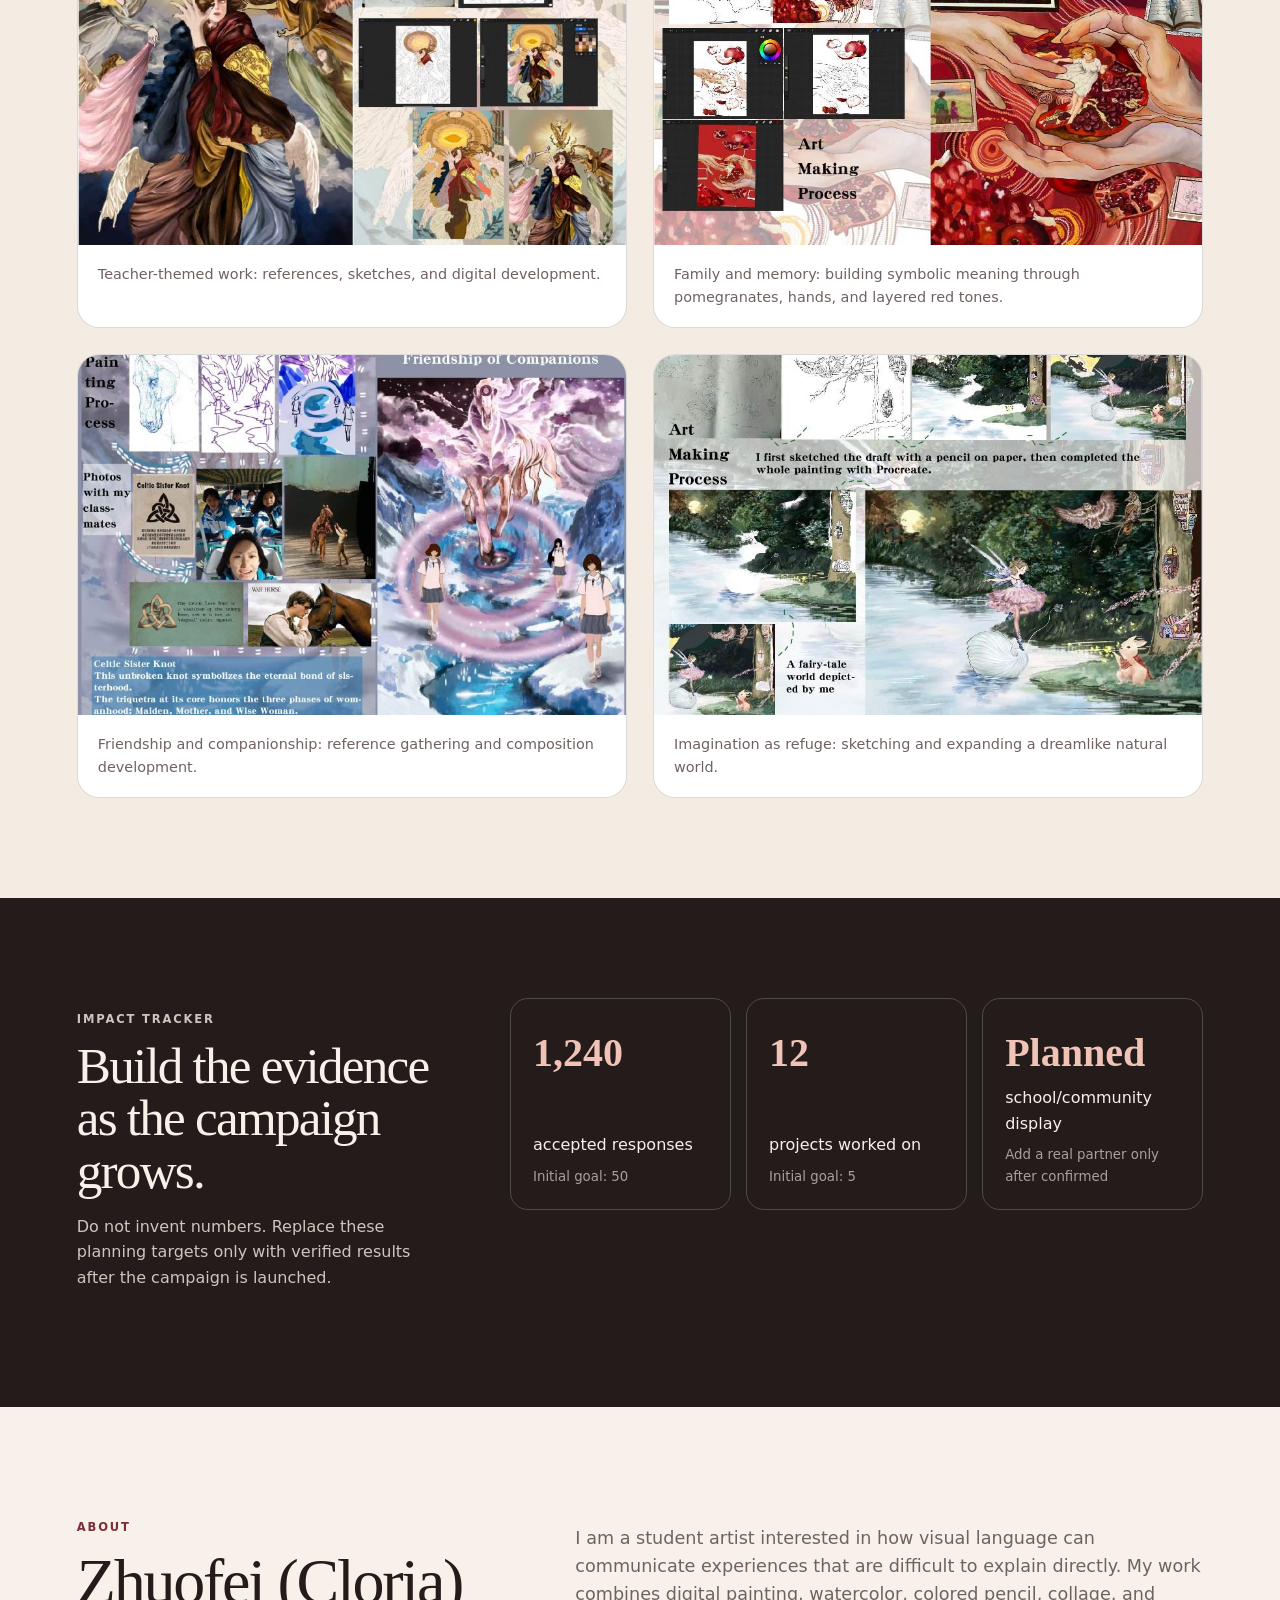
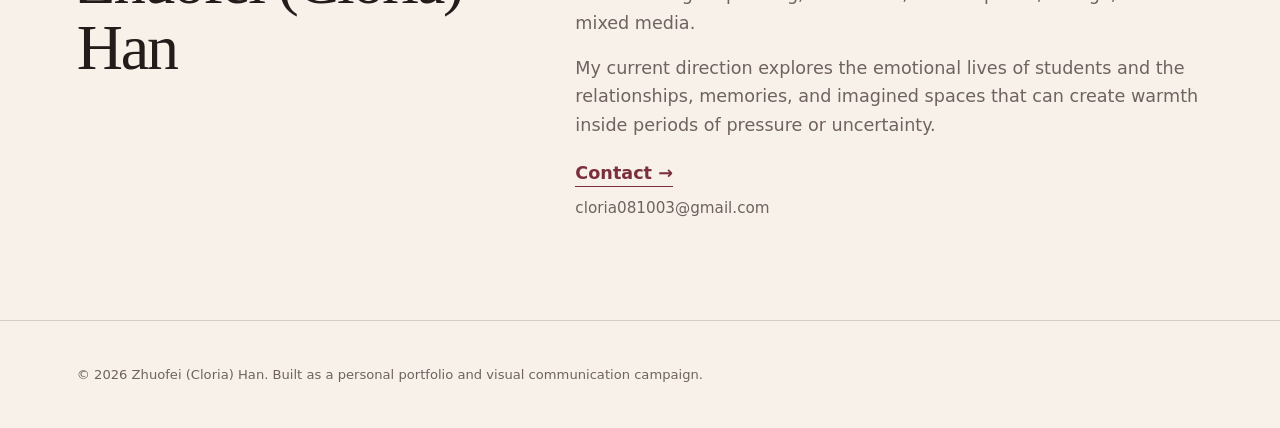
==== commit 0a05d752: "Add files via upload" ====
--- a/index.html
+++ b/index.html
@@ -262,13 +262,13 @@
       </div>
       <div class="impact-grid">
         <article>
-          <strong>0</strong>
-          <span>verified student responses</span>
+          <strong>1,240</strong>
+          <span>accepted responses</span>
           <small>Initial goal: 50</small>
         </article>
         <article>
-          <strong>0</strong>
-          <span>new response-inspired works</span>
+          <strong>12</strong>
+          <span>projects worked on</span>
           <small>Initial goal: 5</small>
         </article>
         <article>
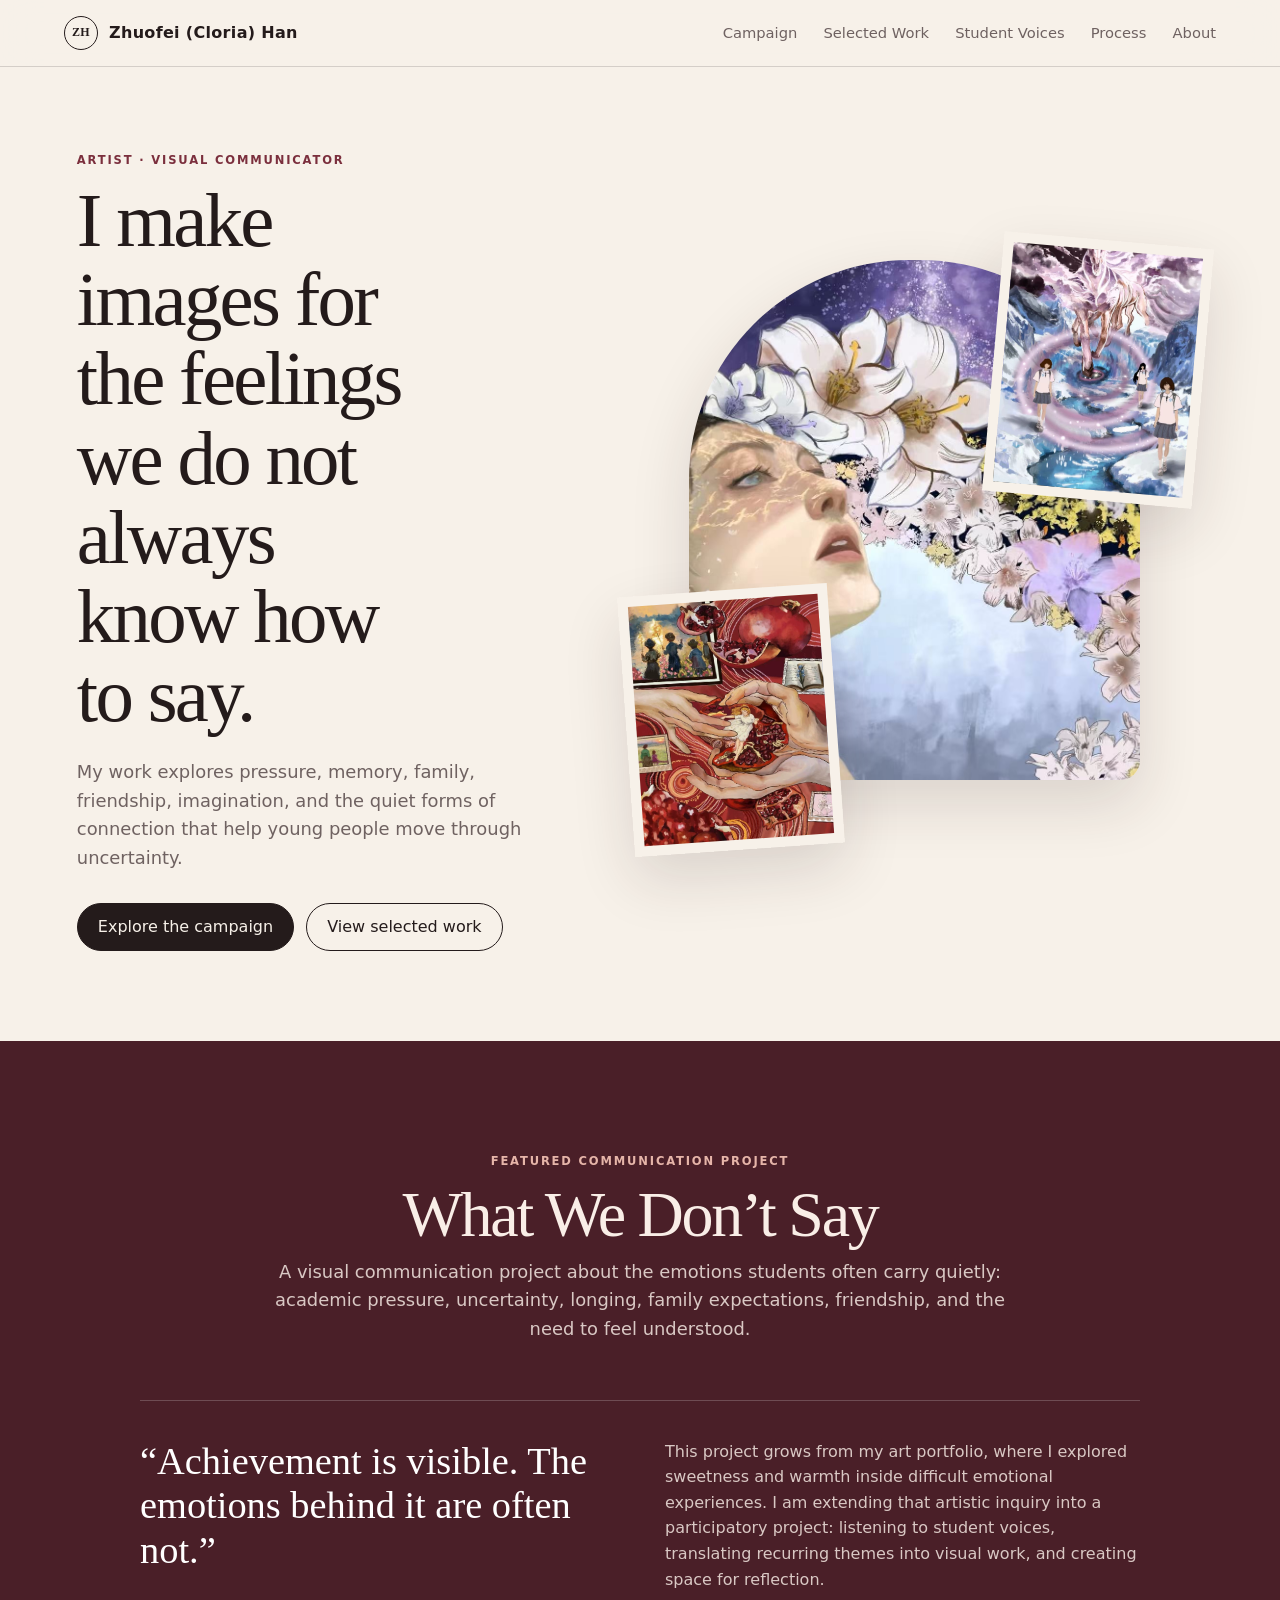
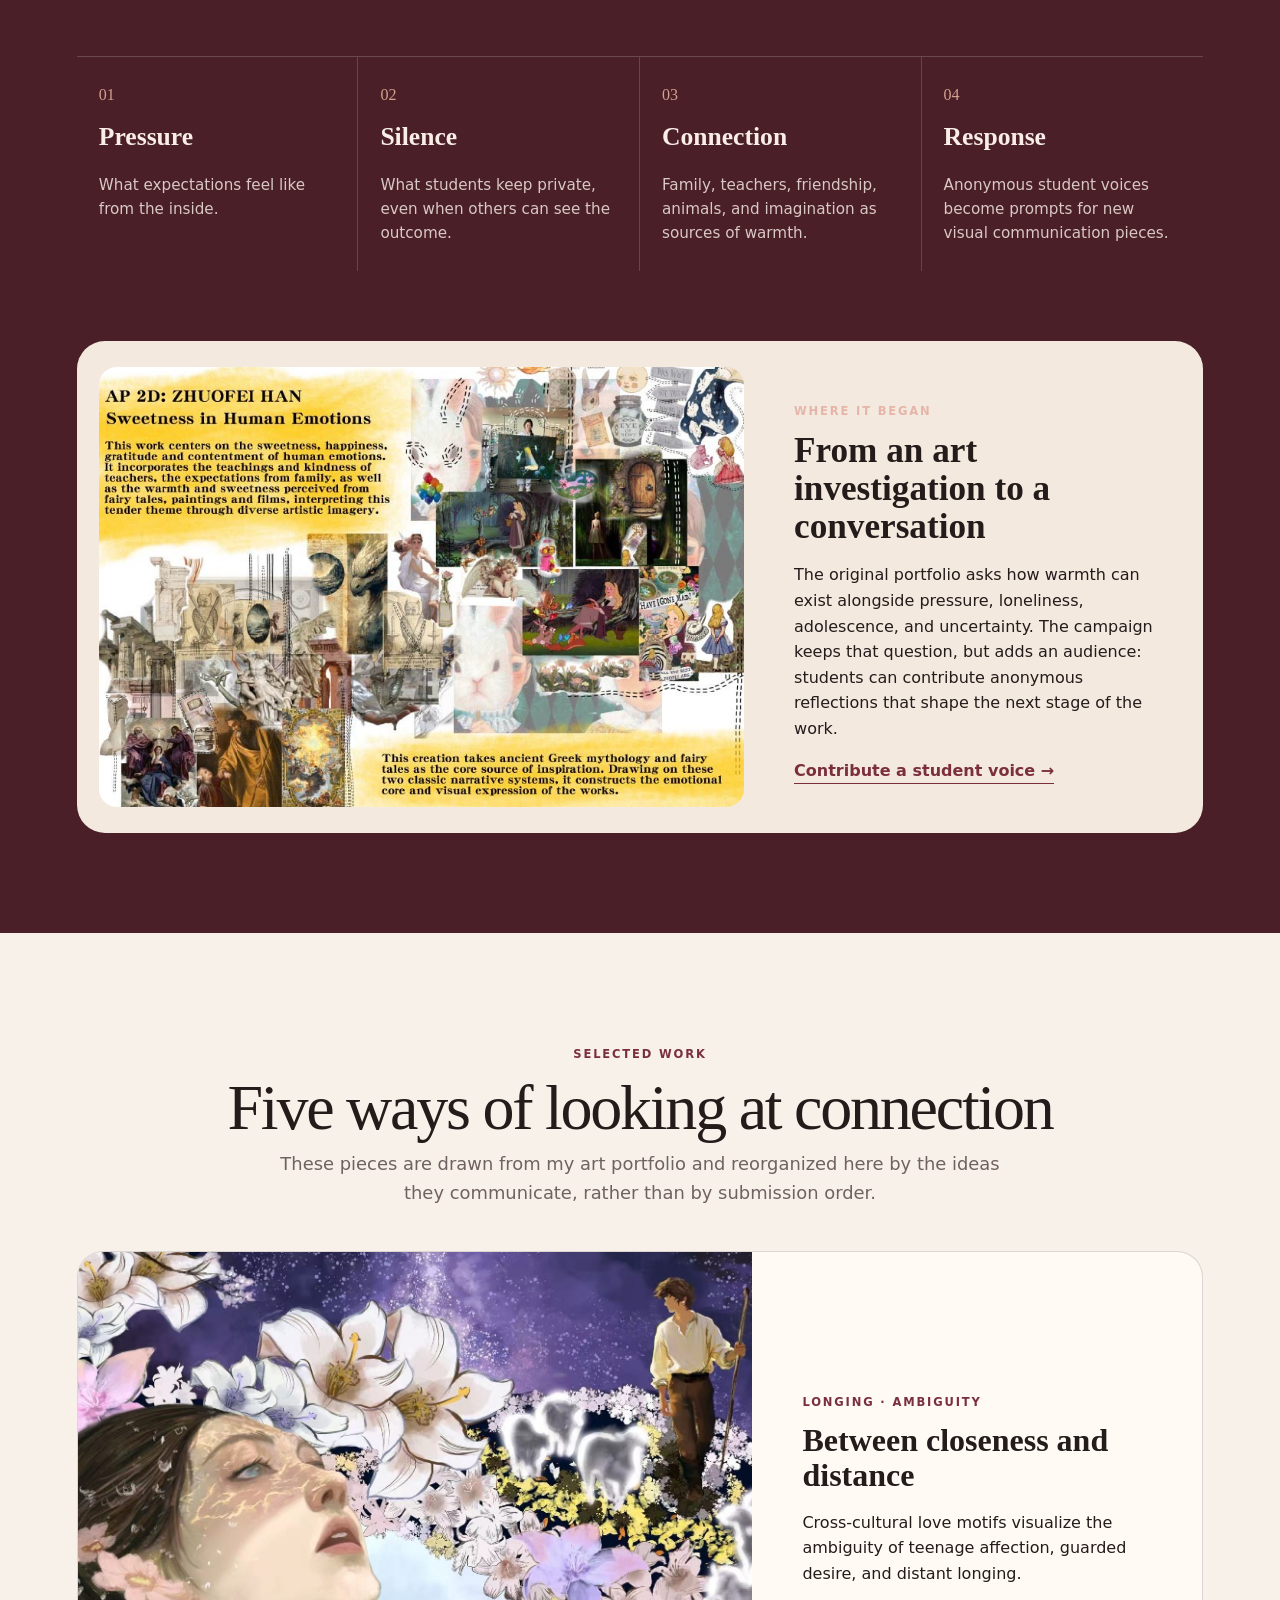
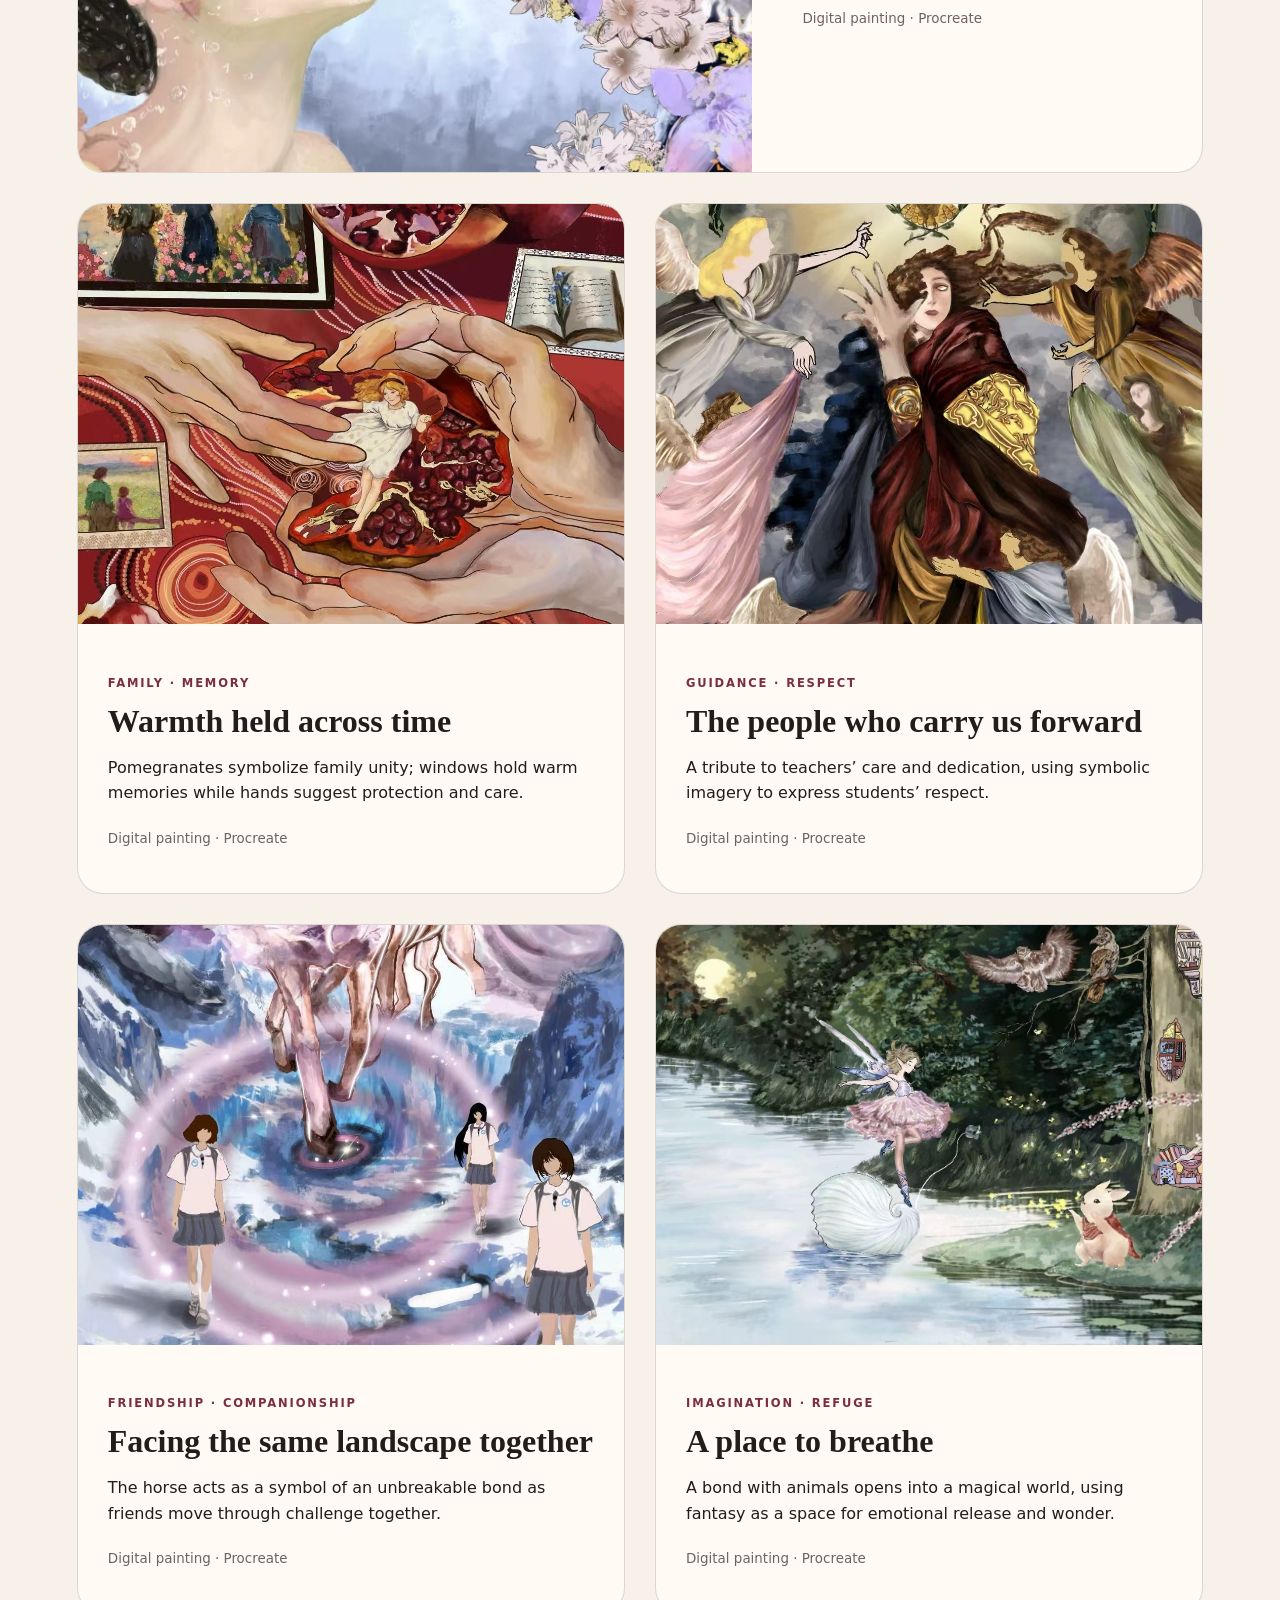
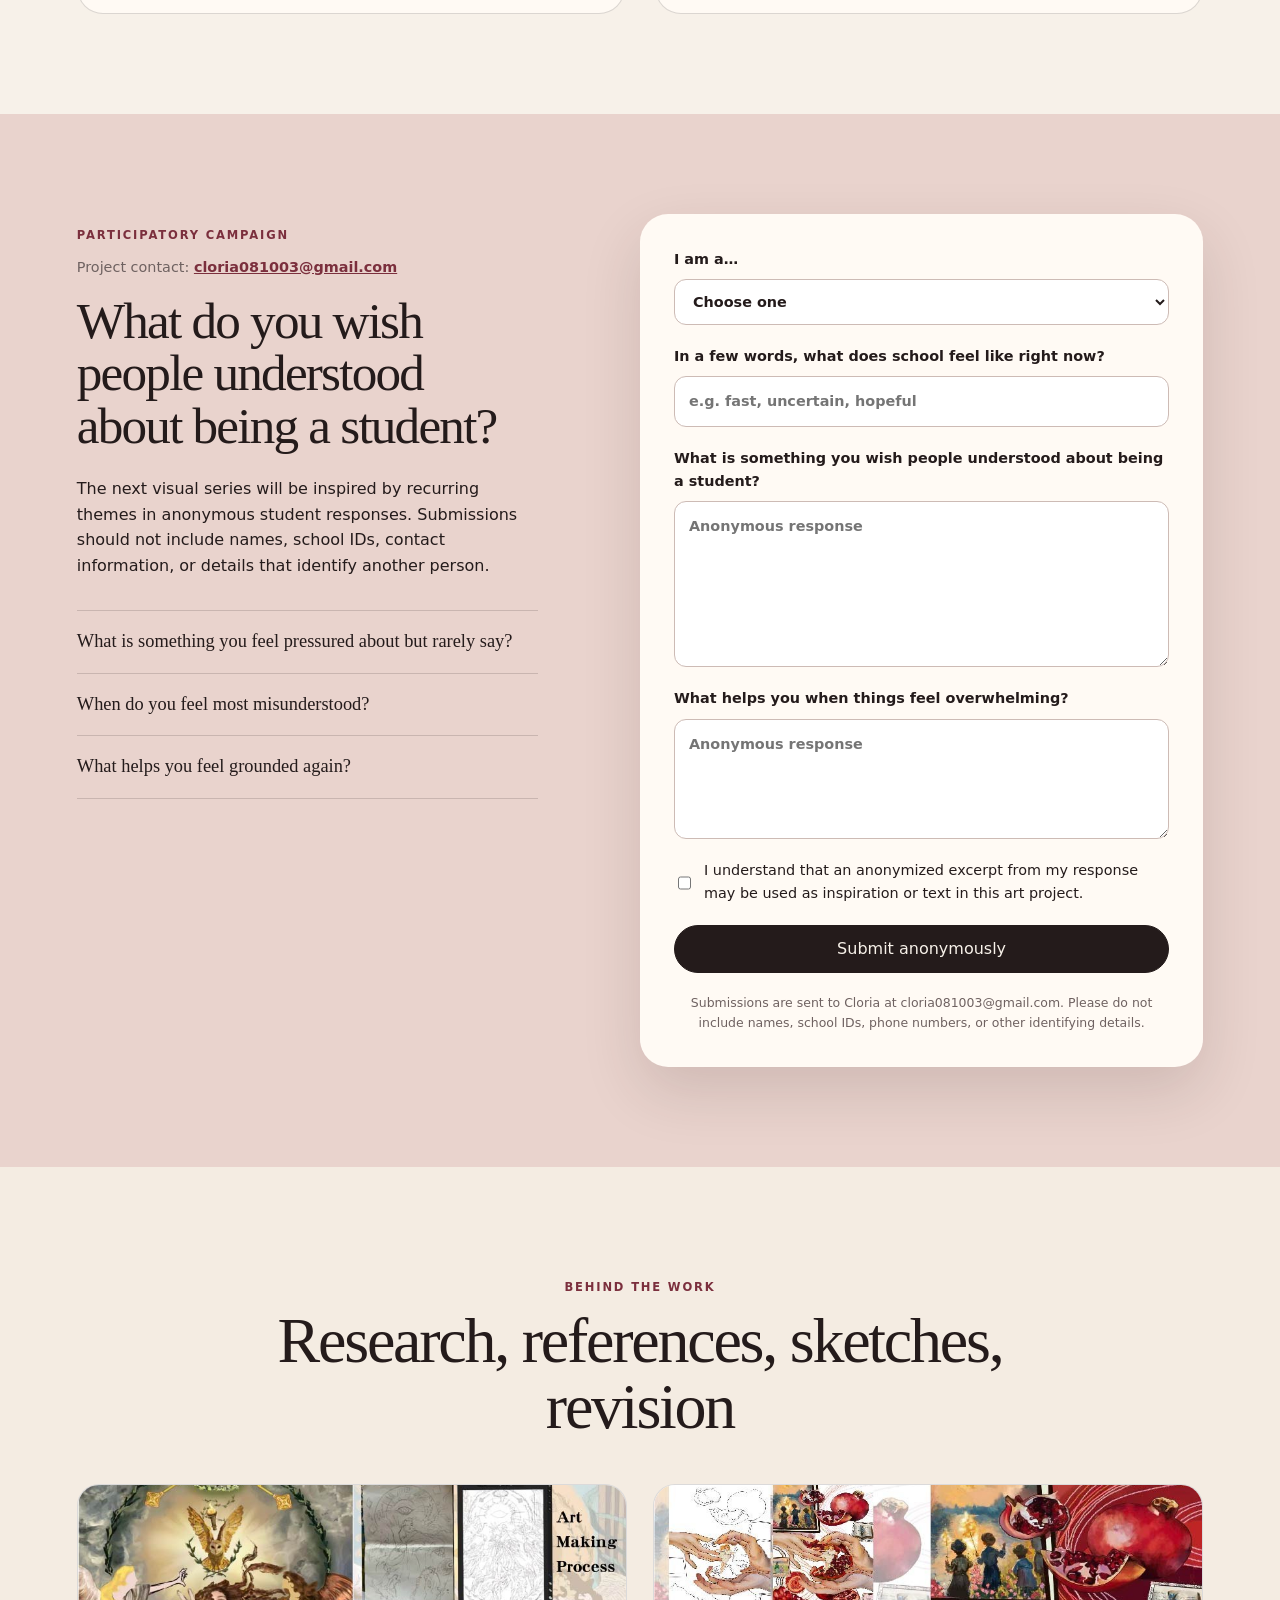
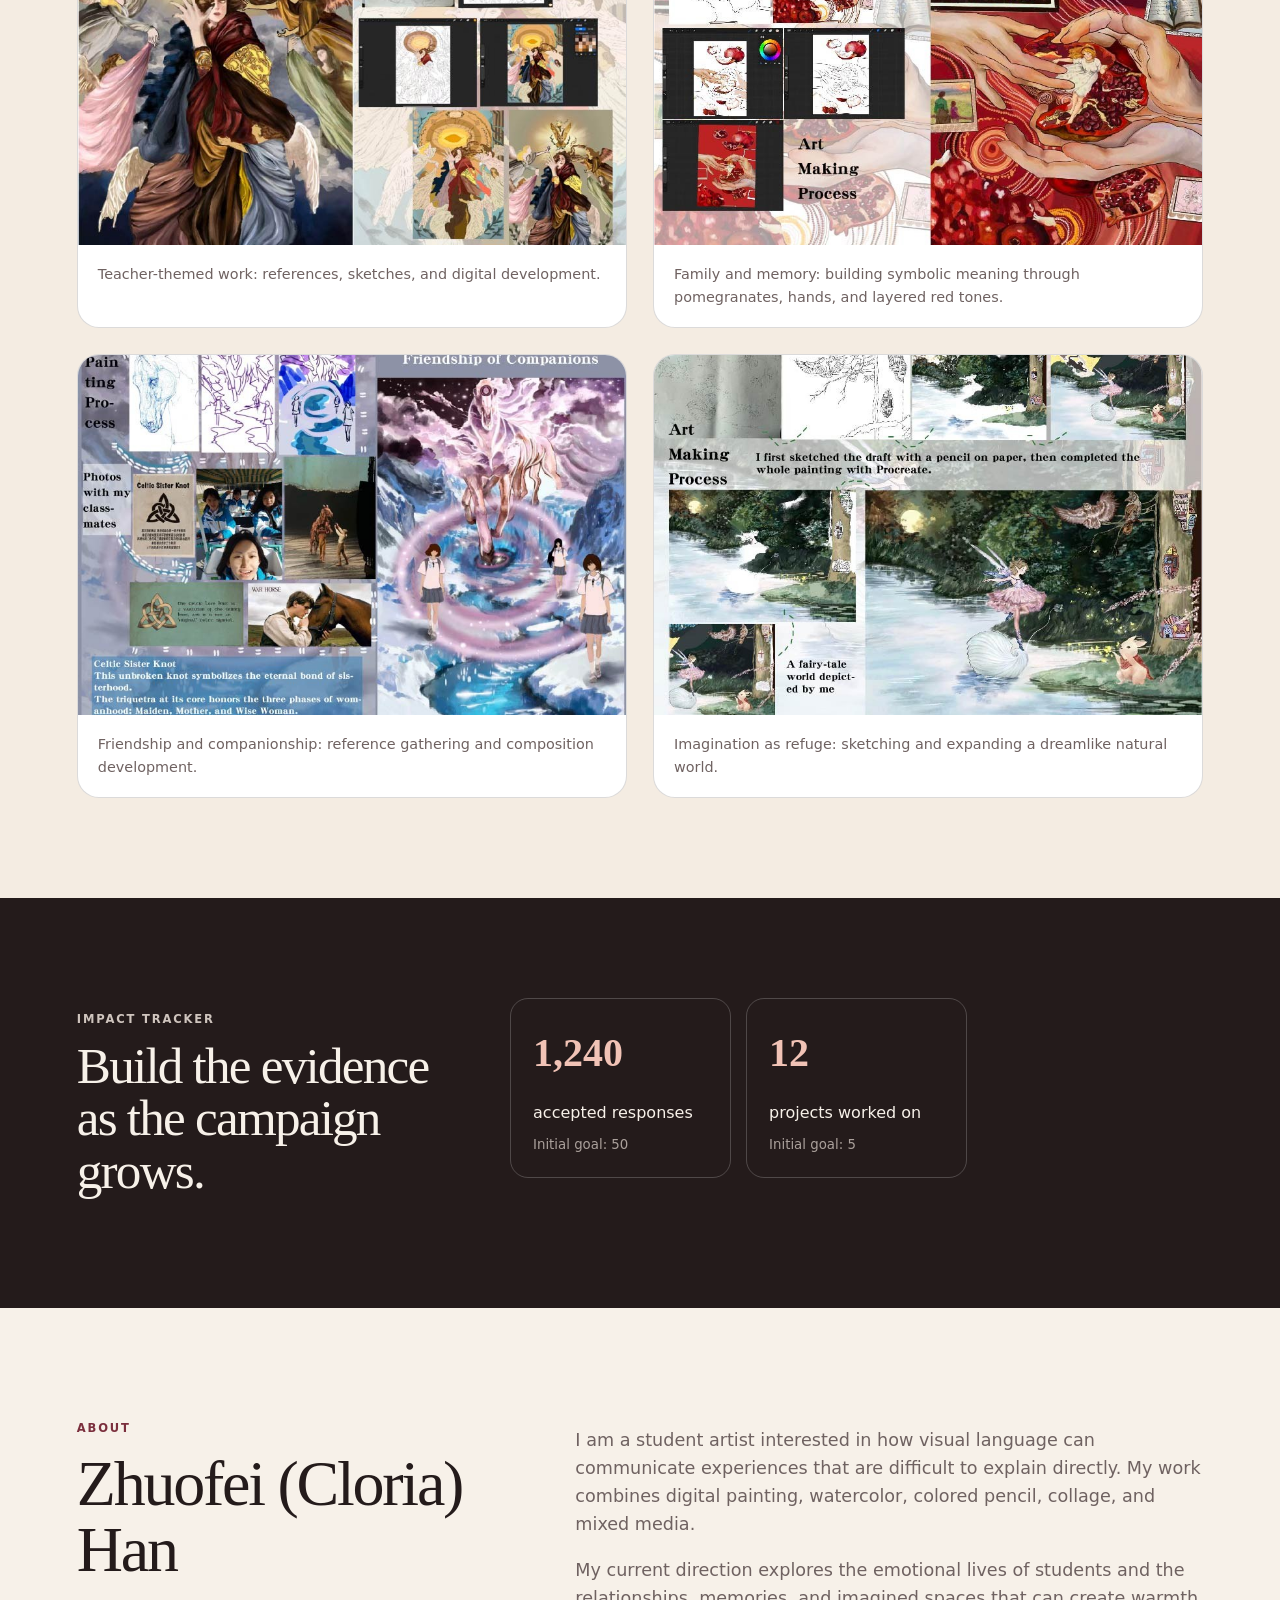
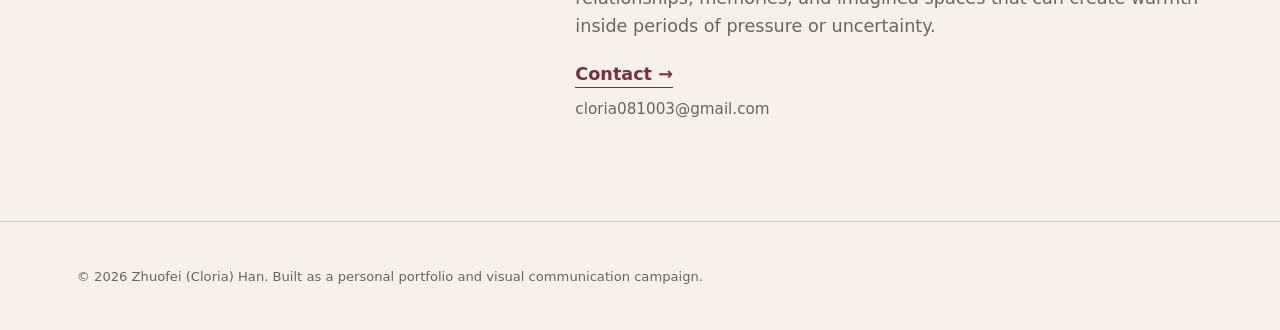
==== commit 6a04bdf3: "Updated index.html" ====
--- a/index.html
+++ b/index.html
@@ -256,10 +256,7 @@
       <div>
         <p class="eyebrow">Impact tracker</p>
         <h2>Build the evidence as the campaign grows.</h2>
-        <p>
-          Do not invent numbers. Replace these planning targets only with verified results after the campaign is launched.
-        </p>
-      </div>
+              </div>
       <div class="impact-grid">
         <article>
           <strong>1,240</strong>
@@ -271,12 +268,7 @@
           <span>projects worked on</span>
           <small>Initial goal: 5</small>
         </article>
-        <article>
-          <strong>Planned</strong>
-          <span>school/community display</span>
-          <small>Add a real partner only after confirmed</small>
-        </article>
-      </div>
+             </div>
     </section>
 
     <section id="about" class="about-section">
